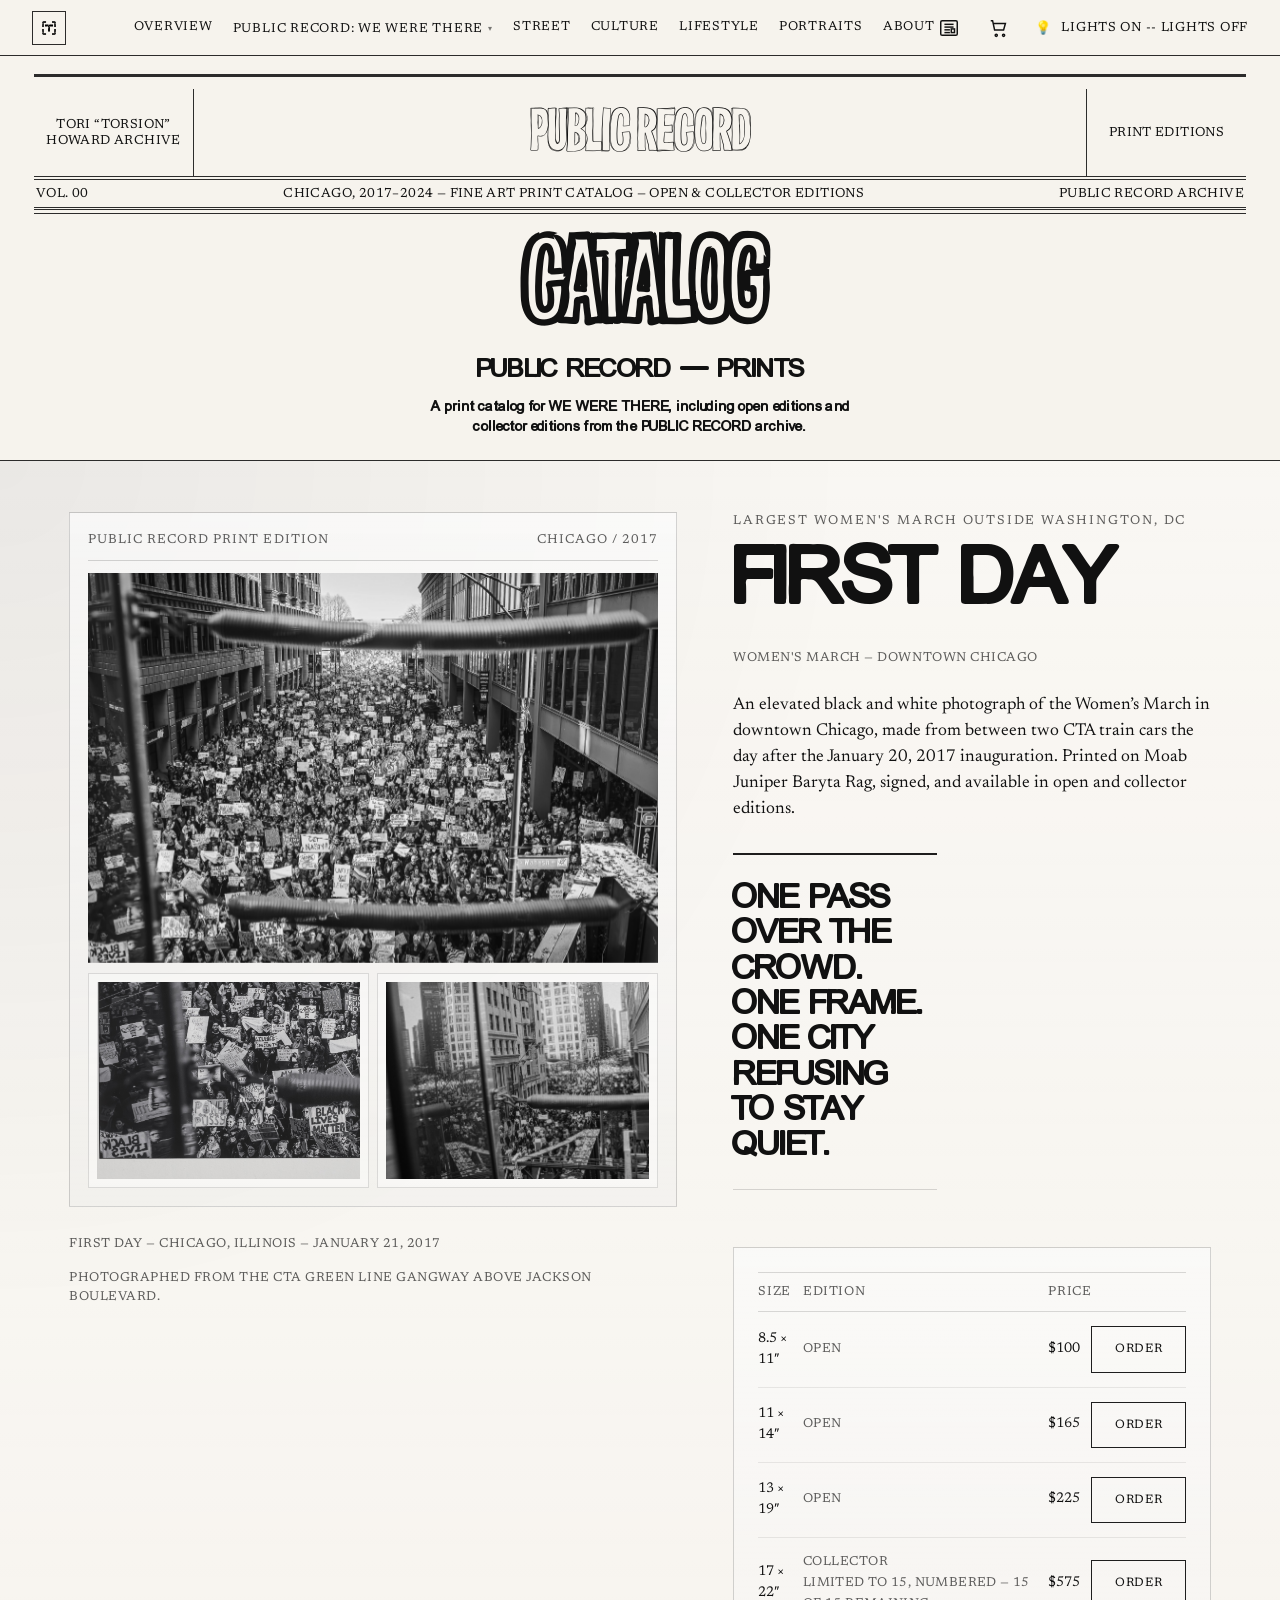
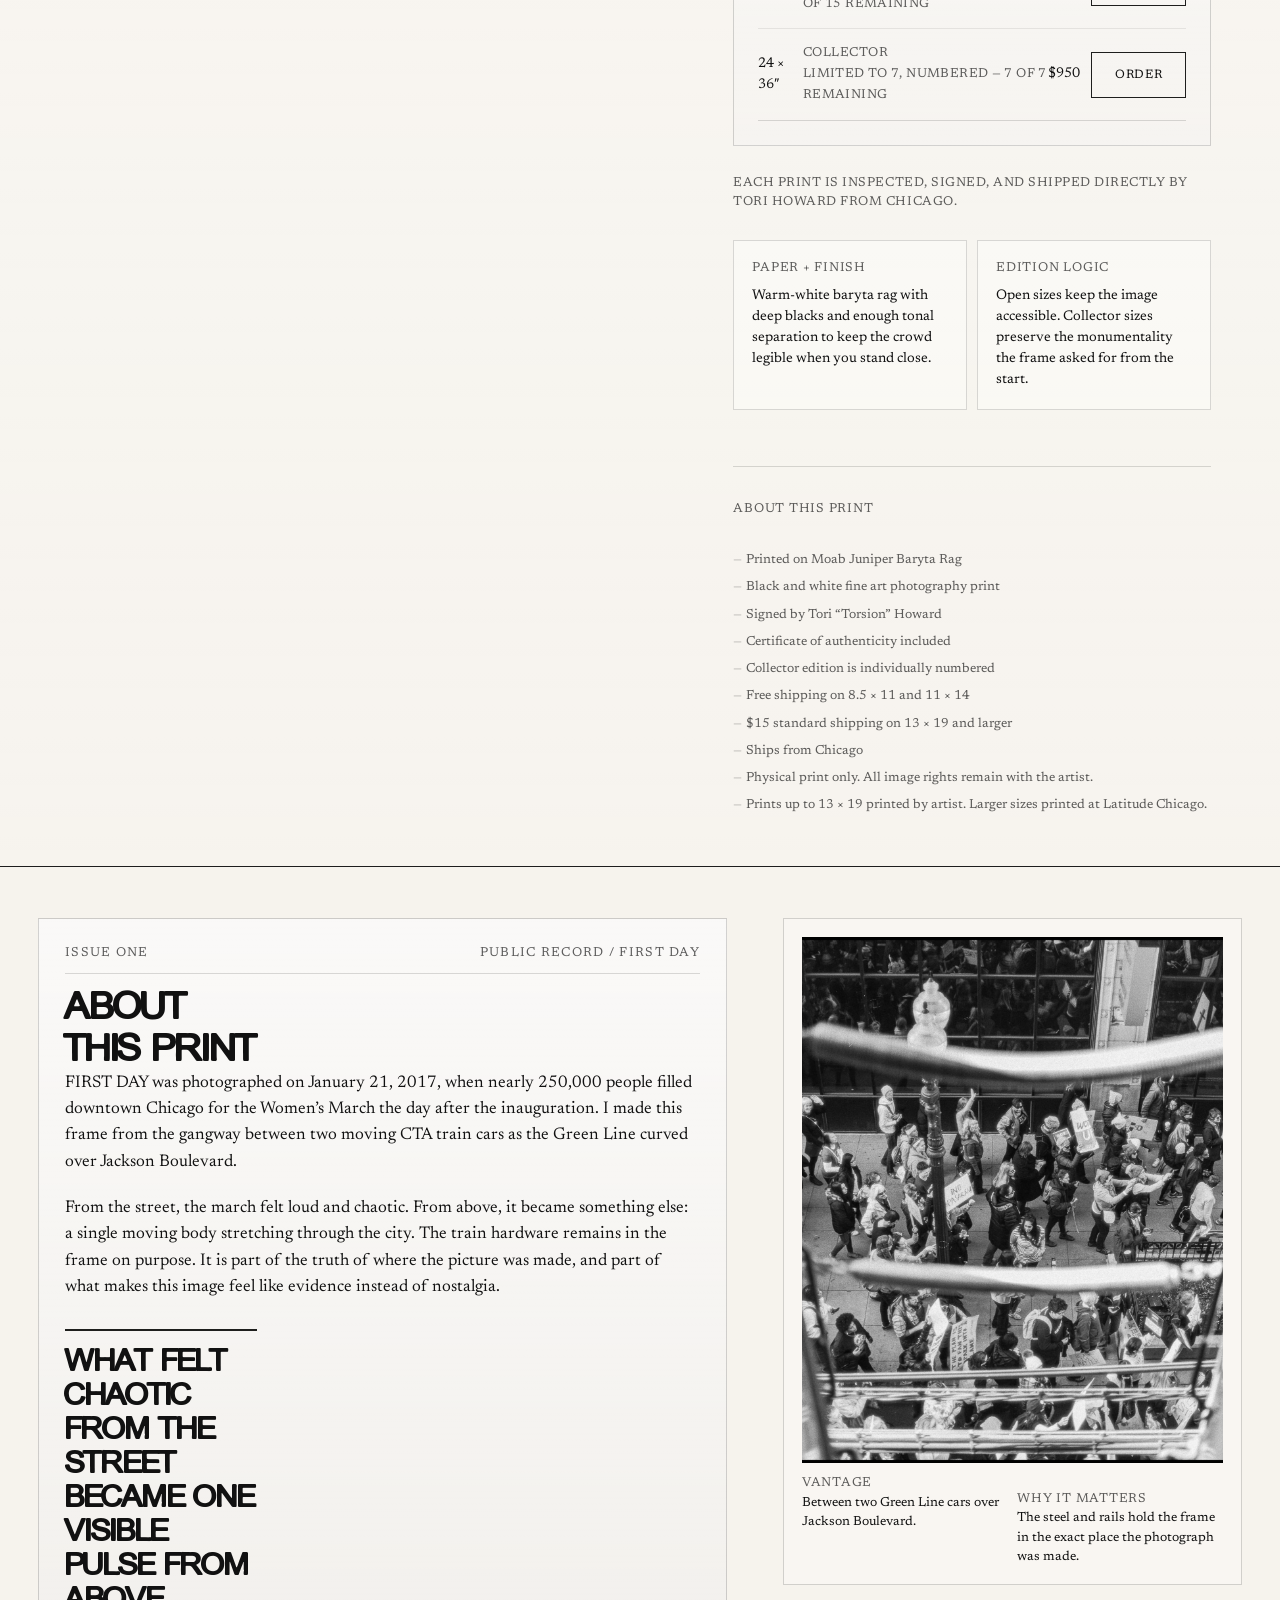
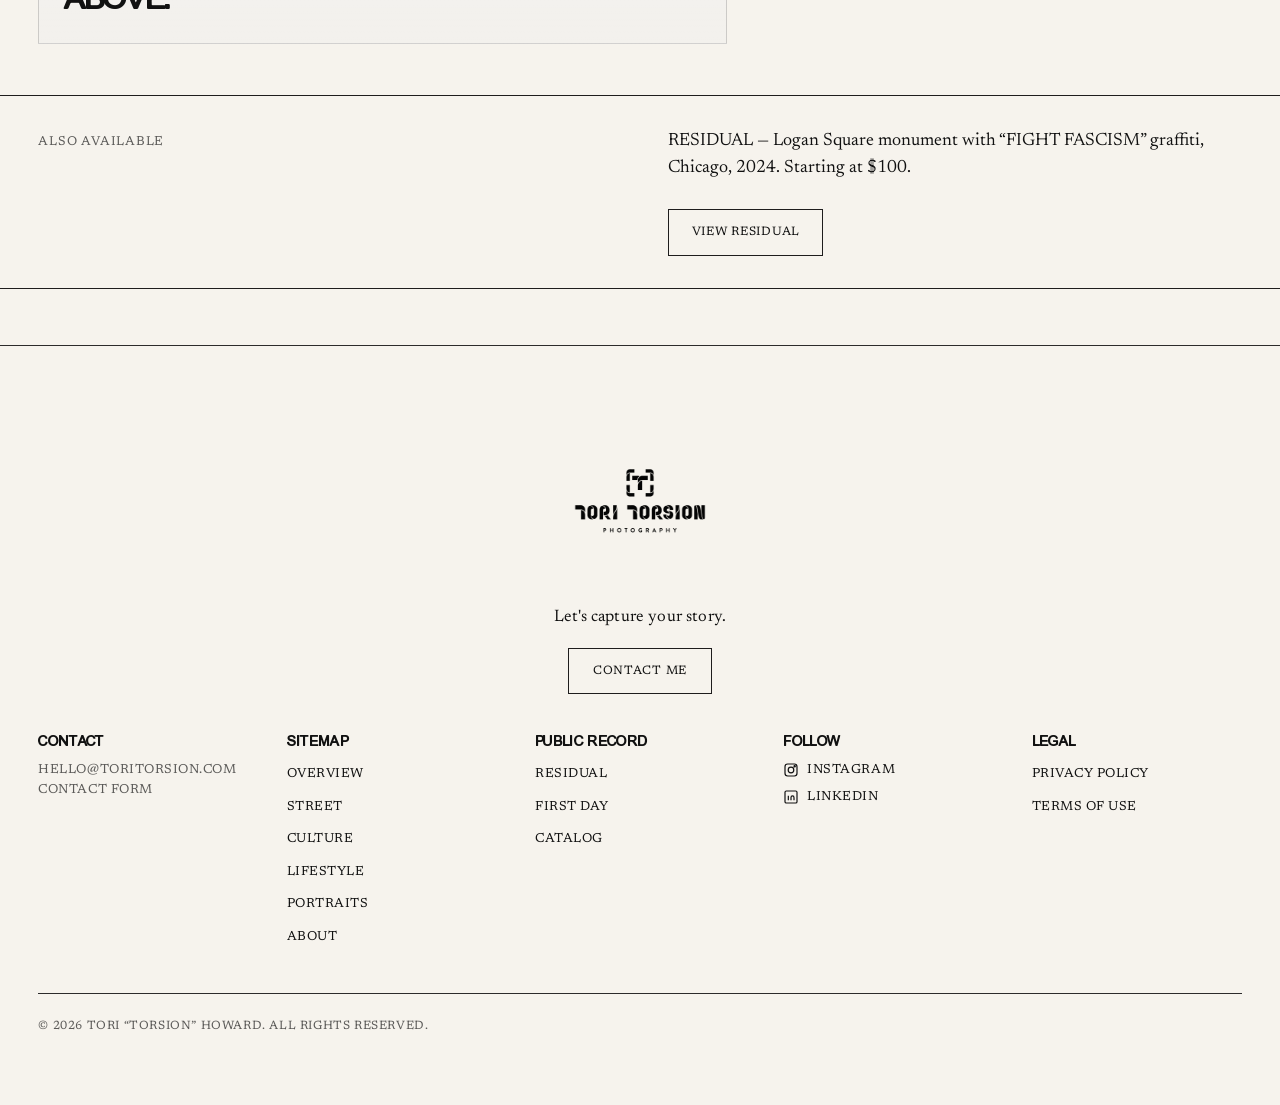
==== catalog/index.html @ dfffdab4 "Full site — all pages, assets, fonts, images, generated titles Co-Authored-By: Claude Sonnet 4.6 <no" ====
<!DOCTYPE html>
<html lang="en">
<head>
  <meta charset="UTF-8">
  <meta name="viewport" content="width=device-width, initial-scale=1.0">
  <title>Catalog | Public Record</title>
  <meta http-equiv="refresh" content="0; url=../first-day-print/">
  <link rel="canonical" href="../first-day-print/">
</head>
<body>
  <p>Redirecting to the catalog...</p>
  <script>
    window.location.replace("../first-day-print/");
  </script>
</body>
</html>
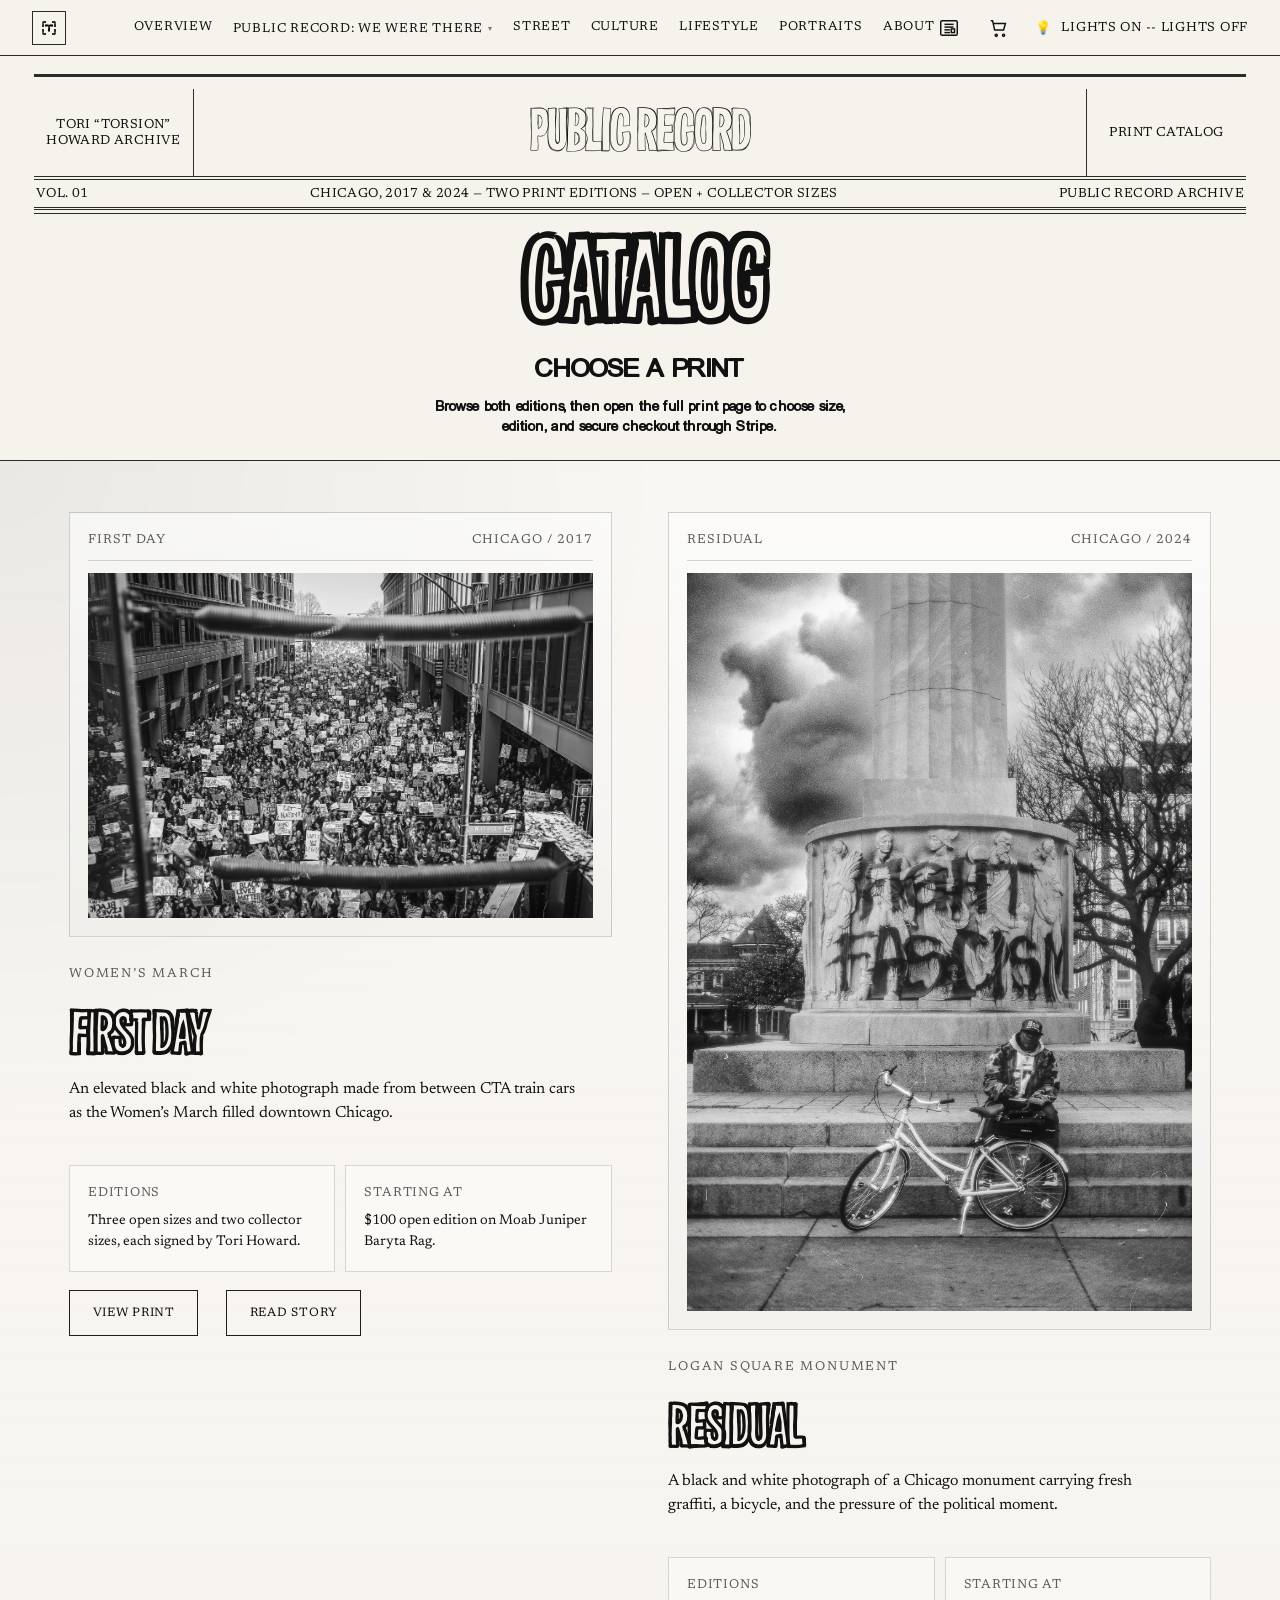
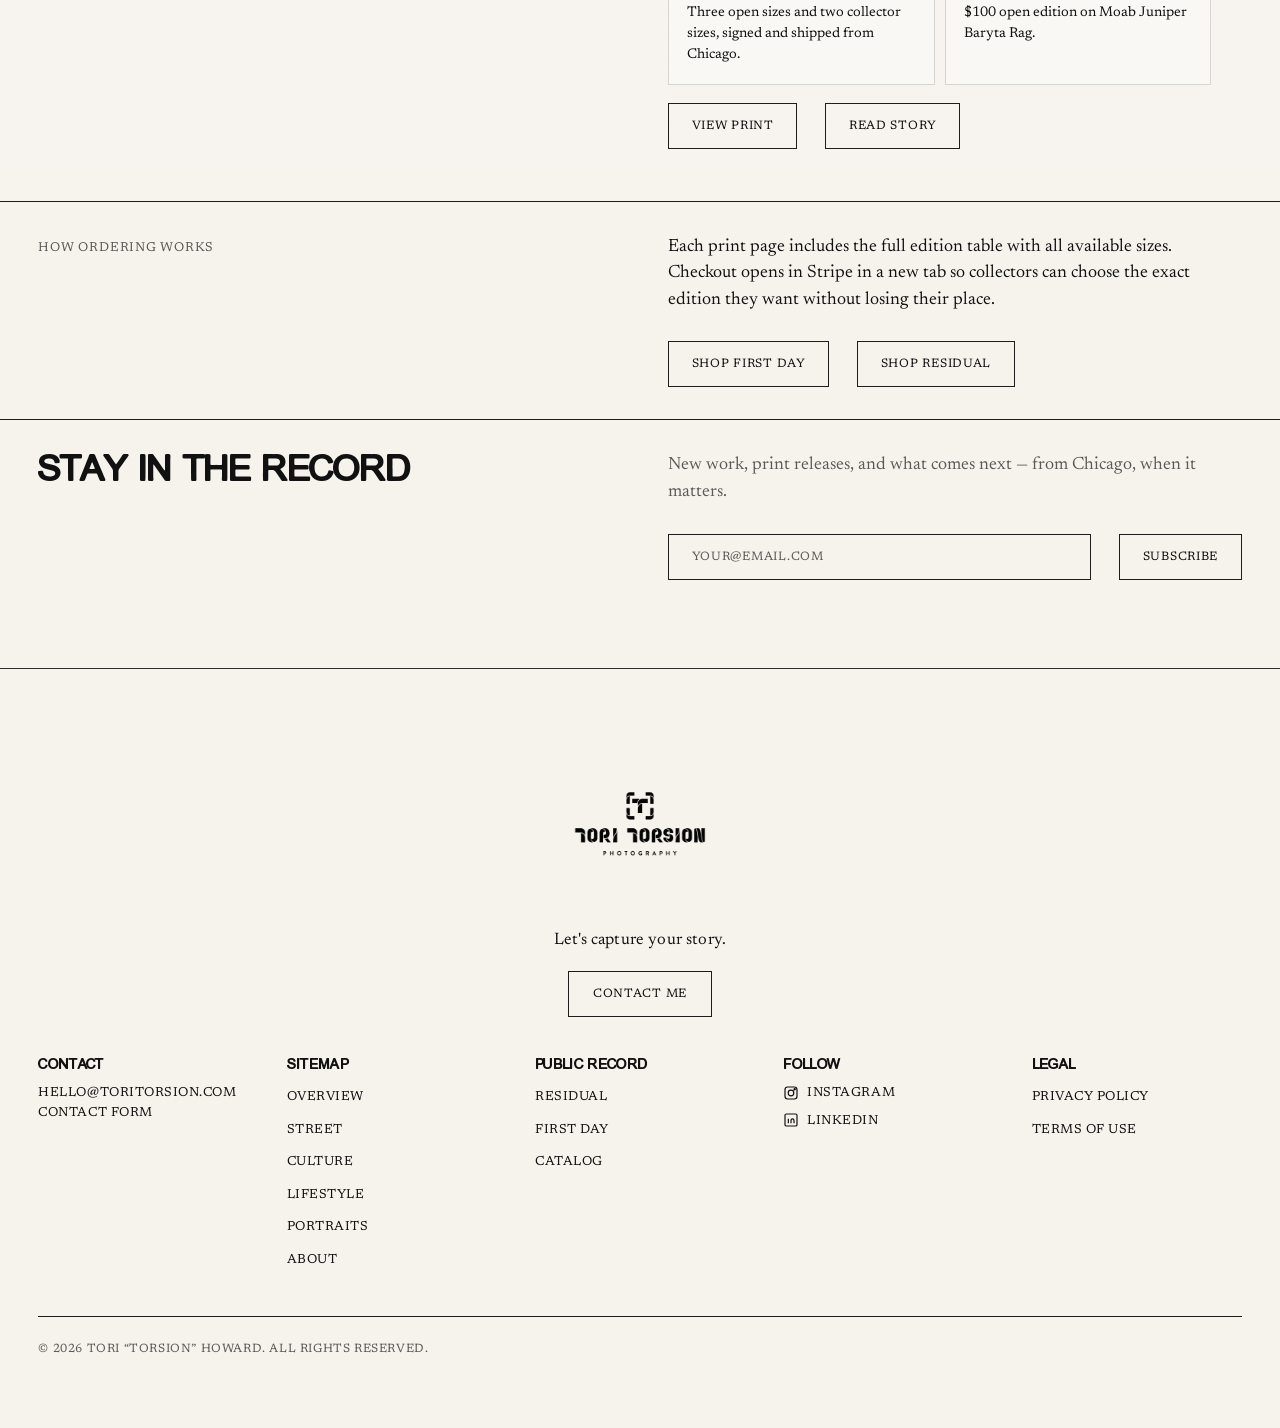
==== commit 365e5794: "Update print pages, footer, and title treatments" ====
--- a/catalog/index.html
+++ b/catalog/index.html
@@ -4,13 +4,218 @@
   <meta charset="UTF-8">
   <meta name="viewport" content="width=device-width, initial-scale=1.0">
   <title>Catalog | Public Record</title>
-  <meta http-equiv="refresh" content="0; url=../first-day-print/">
-  <link rel="canonical" href="../first-day-print/">
+  <meta name="description" content="Browse the Public Record print catalog by Tori Howard, including First Day from the 2017 Women's March and Residual from Logan Square in 2024.">
+  <link rel="stylesheet" href="../assets/css/type-system.css">
+  <link rel="stylesheet" href="../assets/css/main.css">
 </head>
-<body>
-  <p>Redirecting to the catalog...</p>
-  <script>
-    window.location.replace("../first-day-print/");
-  </script>
+<body class="pr-print-page">
+
+  <nav class="pr-nav site-utility-bar" aria-label="Site utility navigation">
+    <div class="site-utility-left">
+      <a href="/overview/" class="site-utility-logo" aria-label="Overview" title="Overview">
+        <span aria-hidden="true">◉</span>
+      </a>
+    </div>
+    <div class="site-utility-center pr-nav__links">
+      <a class="site-utility-link nav-meta" href="/overview/">OVERVIEW</a>
+      <div class="pr-nav__dropdown">
+        <button class="pr-nav__dropdown-trigger site-utility-link nav-meta" aria-expanded="false" aria-haspopup="true">PUBLIC RECORD: WE WERE THERE</button>
+        <div class="pr-nav__dropdown-menu" role="menu">
+          <div class="pr-nav__dropdown-section">
+            <span class="pr-nav__dropdown-section-label">We Were There</span>
+            <ul class="pr-nav__dropdown-items">
+              <li><a class="nav-meta" href="/residual/">Residual</a></li>
+              <li><a class="nav-meta" href="/first-day/">First Day</a></li>
+              <li><a class="nav-meta" href="/catalog/">Catalog</a></li>
+            </ul>
+          </div>
+        </div>
+      </div>
+      <a class="site-utility-link nav-meta" href="/street/">STREET</a>
+      <a class="site-utility-link nav-meta" href="/culture/">CULTURE</a>
+      <a class="site-utility-link nav-meta" href="/lifestyle/">LIFESTYLE</a>
+      <a class="site-utility-link nav-meta" href="/portraits/">PORTRAITS</a>
+      <a class="site-utility-link nav-meta" href="/about/">ABOUT</a>
+    </div>
+    <div class="site-utility-right">
+      <a class="site-utility-icon-link nav-meta" href="https://instagram.com/toritorsion" target="_blank" rel="noopener" aria-label="Instagram" title="Instagram">
+        <svg class="site-utility-icon-svg" viewBox="0 0 24 24" aria-hidden="true">
+          <rect x="3" y="4" width="18" height="16" rx="1.5"></rect>
+          <line x1="7" y1="8" x2="17" y2="8"></line>
+          <line x1="7" y1="11" x2="17" y2="11"></line>
+          <line x1="7" y1="14" x2="13" y2="14"></line>
+          <line x1="7" y1="17" x2="13" y2="17"></line>
+          <rect x="14.5" y="13" width="3.5" height="4"></rect>
+        </svg>
+      </a>
+      <a class="site-utility-icon-link nav-meta" href="/catalog/" aria-label="Print catalog" title="Print catalog">
+        <svg class="site-utility-icon-svg" viewBox="0 0 24 24" aria-hidden="true">
+          <circle cx="9" cy="20" r="1.2"></circle>
+          <circle cx="17" cy="20" r="1.2"></circle>
+          <path d="M3 4h2l2.2 10.2h9.8l2-7.2H6.2"></path>
+        </svg>
+      </a>
+      <button class="site-utility-mode-toggle nav-meta" id="mode-toggle" aria-label="Toggle lights mode" title="Toggle lights mode"><span aria-hidden="true">💡</span><span>LIGHTS ON -- LIGHTS OFF</span></button>
+    </div>
+  </nav>
+
+  <main>
+    <header class="page-masthead">
+      <div class="page-masthead__inner">
+        <div class="page-masthead__top-rule"></div>
+
+        <div class="page-masthead__row">
+          <div class="page-masthead__box page-masthead__box--left">
+            <div class="page-masthead__box-text">TORI &ldquo;TORSION&rdquo; HOWARD ARCHIVE</div>
+          </div>
+
+          <div class="page-masthead__center">
+            <div class="page-masthead__center-title">PUBLIC RECORD</div>
+          </div>
+
+          <div class="page-masthead__box page-masthead__box--right">
+            <div class="page-masthead__box-text">PRINT CATALOG</div>
+          </div>
+        </div>
+
+        <div class="page-masthead__thin-rule"></div>
+
+        <div class="page-masthead__edition-line">
+          <div class="page-masthead__edition-left">VOL. 01</div>
+          <div class="page-masthead__edition-center">CHICAGO, 2017 &amp; 2024 &mdash; TWO PRINT EDITIONS &mdash; OPEN + COLLECTOR SIZES</div>
+          <div class="page-masthead__edition-right">PUBLIC RECORD ARCHIVE</div>
+        </div>
+
+        <div class="page-masthead__double-rule"></div>
+
+        <div class="page-masthead__stack">
+          <h1 class="page-masthead__headline">CATALOG</h1>
+          <p class="page-masthead__secondary">CHOOSE A PRINT</p>
+          <p class="page-masthead__dek">
+            Browse both editions, then open the full print page to choose size, edition, and secure checkout through Stripe.
+          </p>
+        </div>
+
+        <div class="page-masthead__bottom-space"></div>
+      </div>
+    </header>
+
+    <section class="page-separator-image pr-section">
+      <div class="pr-container--wide">
+        <div class="pr-catalog-grid">
+          <article class="pr-catalog-card">
+            <div class="pr-product__image-frame">
+              <div class="pr-print-meta-strip">
+                <span>First Day</span>
+                <span>Chicago / 2017</span>
+              </div>
+              <img
+                src="../assets/images/heroes/womens-march-chicago-first-day.jpg"
+                alt="FIRST DAY — Women's March, Chicago, January 21, 2017. Fine art print by Tori Howard."
+                loading="eager"
+              >
+            </div>
+            <div class="pr-catalog-card__body">
+              <p class="pr-print-kicker">Women&rsquo;s March</p>
+              <h2 class="pr-catalog-card__title">First Day</h2>
+              <p class="pr-catalog-card__dek">An elevated black and white photograph made from between CTA train cars as the Women&rsquo;s March filled downtown Chicago.</p>
+              <div class="pr-print-card-grid">
+                <div class="pr-print-card">
+                  <span class="t-label">Editions</span>
+                  <p>Three open sizes and two collector sizes, each signed by Tori Howard.</p>
+                </div>
+                <div class="pr-print-card">
+                  <span class="t-label">Starting At</span>
+                  <p>$100 open edition on Moab Juniper Baryta Rag.</p>
+                </div>
+              </div>
+              <div class="pr-btn--group pr-catalog-card__actions">
+                <a href="../first-day-print/" class="pr-btn">View Print</a>
+                <a href="../first-day/" class="pr-btn">Read Story</a>
+              </div>
+            </div>
+          </article>
+
+          <article class="pr-catalog-card">
+            <div class="pr-product__image-frame">
+              <div class="pr-print-meta-strip">
+                <span>Residual</span>
+                <span>Chicago / 2024</span>
+              </div>
+              <img
+                src="../assets/images/heroes/residual-fight-fascism-logan-square.jpg"
+                alt="RESIDUAL — Fight Fascism on the Illinois Centennial Monument, Logan Square, Chicago, 2024. Fine art print by Tori Howard."
+                loading="eager"
+              >
+            </div>
+            <div class="pr-catalog-card__body">
+              <p class="pr-print-kicker">Logan Square Monument</p>
+              <h2 class="pr-catalog-card__title">Residual</h2>
+              <p class="pr-catalog-card__dek">A black and white photograph of a Chicago monument carrying fresh graffiti, a bicycle, and the pressure of the political moment.</p>
+              <div class="pr-print-card-grid">
+                <div class="pr-print-card">
+                  <span class="t-label">Editions</span>
+                  <p>Three open sizes and two collector sizes, signed and shipped from Chicago.</p>
+                </div>
+                <div class="pr-print-card">
+                  <span class="t-label">Starting At</span>
+                  <p>$100 open edition on Moab Juniper Baryta Rag.</p>
+                </div>
+              </div>
+              <div class="pr-btn--group pr-catalog-card__actions">
+                <a href="../residual-print/" class="pr-btn">View Print</a>
+                <a href="../residual/" class="pr-btn">Read Story</a>
+              </div>
+            </div>
+          </article>
+        </div>
+      </div>
+    </section>
+
+    <div class="pr-rule"></div>
+
+    <section class="pr-section--sm">
+      <div class="pr-container">
+        <div class="pr-spread">
+          <div>
+            <span class="t-label">How Ordering Works</span>
+          </div>
+          <div>
+            <p class="u-mb-gap">Each print page includes the full edition table with all available sizes. Checkout opens in Stripe in a new tab so collectors can choose the exact edition they want without losing their place.</p>
+            <div class="pr-btn--group">
+              <a href="../first-day-print/" class="pr-btn">Shop First Day</a>
+              <a href="../residual-print/" class="pr-btn">Shop Residual</a>
+            </div>
+          </div>
+        </div>
+      </div>
+    </section>
+  </main>
+
+  <footer class="pr-footer">
+    <div class="pr-container">
+      <div class="pr-footer__inner">
+        <div>
+          <div class="pr-footer__pub">Public Record</div>
+          <div class="pr-footer__meta u-mt-gap">
+            <p>A documentary print publication</p>
+            <p>by Tori &ldquo;Torsion&rdquo; Howard</p>
+            <p>Chicago, Illinois</p>
+          </div>
+        </div>
+        <div class="pr-footer__meta" style="text-align: right;">
+          <p><a href="../first-day/">First Day</a></p>
+          <p><a href="../residual/">Residual</a></p>
+          <p><a href="../catalog/">Catalog</a></p>
+        </div>
+        <div class="pr-footer__meta" style="max-width: 260px;">
+          <p>Checkout is handled securely through Stripe. All image rights remain with the artist. Physical prints only.</p>
+        </div>
+      </div>
+    </div>
+  </footer>
+
+  <script src="../assets/js/main.js"></script>
+  <script src="../assets/js/mode.js"></script>
 </body>
 </html>
--- a/assets/css/type-system.css
+++ b/assets/css/type-system.css
@@ -0,0 +1,226 @@
+/* PUBLIC RECORD — TYPE SYSTEM
+   Main title: Madhoney
+   Supporting display: BootzyTM
+   Body/metadata: Newsreader
+   Backup serif: PT Serif
+*/
+
+@font-face {
+  font-family: "Madhoney";
+  src: url("../fonts_typography/madhoney.otf") format("opentype");
+  font-weight: 400;
+  font-style: normal;
+  font-display: swap;
+}
+
+@font-face {
+  font-family: "BootzyTM";
+  src: url("../fonts_typography/BootzyTM.ttf") format("truetype");
+  font-weight: 700;
+  font-style: normal;
+  font-display: swap;
+}
+
+@font-face {
+  font-family: "Newsreader";
+  src: url("../fonts_typography/Newsreader-VariableFont_opsz,wght.ttf") format("truetype");
+  font-weight: 300 800;
+  font-style: normal;
+  font-display: swap;
+}
+
+@font-face {
+  font-family: "Newsreader";
+  src: url("../fonts_typography/Newsreader-Italic-VariableFont_opsz,wght.ttf") format("truetype");
+  font-weight: 300 800;
+  font-style: italic;
+  font-display: swap;
+}
+
+:root {
+  --font-title-main: "Madhoney", "BootzyTM", Impact, Haettenschweiler, "Arial Narrow Bold", sans-serif;
+  --font-headline: "BootzyTM", Impact, Haettenschweiler, "Arial Narrow Bold", sans-serif;
+  --font-body: "Newsreader", "PT Serif", Georgia, serif;
+
+  --type-h1: clamp(42px, 7vw, 84px);
+  --type-h2: clamp(26px, 4vw, 44px);
+  --type-h3: clamp(20px, 2.4vw, 28px);
+  --type-body: clamp(17px, 1.45vw, 20px);
+  --type-small: 0.84rem;
+  --type-meta: 0.78rem;
+
+  --leading-headline: 0.92;
+  --leading-body: 1.48;
+  --leading-caption: 1.38;
+
+  --tracking-headline: 0.01em;
+  --tracking-meta: 0.04em;
+
+  --measure-copy: 70ch;
+  --measure-narrow: 52ch;
+}
+
+/* Global body copy */
+
+body {
+  font-family: var(--font-body);
+  font-size: var(--type-body);
+  line-height: var(--leading-body);
+  text-rendering: optimizeLegibility;
+  font-kerning: normal;
+  -webkit-font-smoothing: antialiased;
+  -moz-osx-font-smoothing: grayscale;
+}
+
+p,
+li,
+blockquote,
+figcaption,
+dd {
+  max-width: var(--measure-copy);
+}
+
+/* Headline system */
+
+h1,
+h2,
+h3,
+.pr-kicker,
+.pr-masthead,
+.pr-section-title,
+.pr-nav-title,
+.pr-pullquote {
+  font-family: var(--font-headline);
+  text-transform: uppercase;
+  letter-spacing: var(--tracking-headline);
+  line-height: var(--leading-headline);
+  font-weight: 700;
+  margin: 0;
+}
+
+h1,
+.pr-masthead {
+  font-size: var(--type-h1);
+}
+
+h2,
+.pr-section-title {
+  font-size: var(--type-h2);
+}
+
+h3,
+.pr-nav-title,
+.pr-pullquote {
+  font-size: var(--type-h3);
+}
+
+/* Body hierarchy */
+
+.pr-body,
+.pr-essay,
+.pr-product-copy,
+.pr-editorial-copy {
+  font-family: var(--font-body);
+  font-size: var(--type-body);
+  line-height: var(--leading-body);
+  max-width: var(--measure-copy);
+}
+
+.pr-essay p + p,
+.pr-editorial-copy p + p,
+.pr-body p + p {
+  margin-top: 1rem;
+}
+
+/* Captions and metadata */
+
+.pr-caption,
+.pr-meta,
+.pr-dateline,
+.pr-camera-note,
+.pr-location-note,
+small {
+  font-family: var(--font-body);
+  font-size: var(--type-small);
+  line-height: var(--leading-caption);
+  text-transform: uppercase;
+  letter-spacing: var(--tracking-meta);
+}
+
+.pr-meta,
+.pr-dateline,
+.pr-camera-note,
+.pr-location-note {
+  opacity: 0.72;
+}
+
+.pr-caption em,
+.pr-meta em {
+  font-style: italic;
+}
+
+/* Intro and pull text */
+
+.pr-deck,
+.pr-intro {
+  font-family: var(--font-body);
+  font-size: clamp(19px, 1.7vw, 24px);
+  line-height: 1.4;
+  max-width: 42ch;
+}
+
+.pr-pullquote-block {
+  max-width: var(--measure-narrow);
+}
+
+.pr-pullquote-block p,
+.pr-pullquote {
+  max-width: 20ch;
+}
+
+.pr-emphasis,
+em {
+  font-style: italic;
+}
+
+/* Navigation */
+
+.pr-nav,
+.pr-nav a {
+  font-family: var(--font-headline);
+  text-transform: uppercase;
+  letter-spacing: 0.04em;
+  line-height: 1;
+}
+
+/* Utility */
+
+.pr-text-measure {
+  max-width: var(--measure-copy);
+}
+
+.pr-text-narrow {
+  max-width: var(--measure-narrow);
+}
+
+@media (max-width: 767px) {
+  :root {
+    --type-body: 17px;
+    --measure-copy: 38ch;
+    --measure-narrow: 30ch;
+  }
+
+  .pr-deck,
+  .pr-intro {
+    max-width: 28ch;
+  }
+
+  .pr-caption,
+  .pr-meta,
+  .pr-dateline,
+  .pr-camera-note,
+  .pr-location-note,
+  small {
+    font-size: 0.76rem;
+  }
+}
--- a/assets/css/main.css
+++ b/assets/css/main.css
@@ -0,0 +1,3125 @@
+/* ============================================================
+   PUBLIC RECORD — WE WERE THERE
+   main.css — Full design system + layout
+   ============================================================ */
+
+/* Fonts: Madhoney (main mastheads), BootzyTM (support display), Newsreader (body/meta) */
+
+/* --- Design Tokens --- */
+:root {
+  --pr-bg: #f6f3ed;
+  --pr-text: #111;
+  --pr-muted: rgba(17,17,17,.68);
+  --pr-rule: rgba(0,0,0,.88);
+  --pr-rule-strong: rgba(17,17,17,.88);
+  --pr-paper: rgba(255,255,255,.42);
+  --pr-max: 1560px;
+  --pr-wide: 1820px;
+  --pr-copy: 820px;
+  --pr-gap: clamp(18px, 2.2vw, 34px);
+  --pr-gap-lg: clamp(34px, 4.4vw, 72px);
+  --pr-pad-y: clamp(26px, 4vw, 64px);
+  --pr-pad-x: clamp(18px, 3vw, 40px);
+  --pr-separator-contained-max: 1240px;
+  --pr-rule-w: 1px;
+
+  --texture-opacity-light: 0.06;
+  --texture-opacity-dark: 0.08;
+
+  /* Real fonts — defined in type-system.css as --font-headline and --font-body */
+  --font-title-main: "Madhoney", "BootzyTM", Impact, "Arial Narrow Bold", sans-serif;
+  --font-head: "BootzyTM", Impact, "Arial Narrow Bold", sans-serif;
+  --font-body: "Newsreader", "PT Serif", Georgia, serif;
+
+  --h1: clamp(42px, 7vw, 84px);
+  --h2: clamp(26px, 4vw, 44px);
+  --h3: clamp(20px, 2.8vw, 30px);
+  --body: clamp(17px, 1.4vw, 21px);
+  --caption: clamp(12px, 1vw, 14px);
+  --label: clamp(11px, 1vw, 14px);
+}
+
+/* --- Reset --- */
+*, *::before, *::after { box-sizing: border-box; margin: 0; padding: 0; }
+html { scroll-behavior: smooth; }
+body {
+  background-color: var(--pr-bg);
+  color: var(--pr-text);
+  font-family: var(--font-body);
+  font-size: var(--body);
+  line-height: 1.48;
+  -webkit-font-smoothing: antialiased;
+  -moz-osx-font-smoothing: grayscale;
+  overflow-x: hidden;
+}
+img { display: block; width: 100%; height: auto; }
+a { color: inherit; text-decoration: none; }
+button { cursor: pointer; font-family: inherit; }
+
+/* --- Paper Texture (global body overlay) --- */
+body::before {
+  content: '';
+  position: fixed;
+  inset: 0;
+  background-image: url('../images/textures/Japanese%20Washi%20Cream%202.png');
+  background-size: cover;
+  background-position: center;
+  background-repeat: no-repeat;
+  opacity: var(--texture-opacity-light);
+  pointer-events: none;
+  z-index: 9998;
+}
+
+/* --- Typography --- */
+.t-head { font-family: var(--font-head); letter-spacing: .01em; line-height: .92; text-transform: uppercase; }
+.t-body { font-family: var(--font-body); }
+.t-label {
+  font-family: var(--font-body);
+  font-size: var(--label);
+  text-transform: uppercase;
+  letter-spacing: .06em;
+  color: var(--pr-muted);
+}
+.t-caption {
+  font-family: var(--font-body);
+  font-size: var(--caption);
+  text-transform: uppercase;
+  letter-spacing: .04em;
+  color: var(--pr-muted);
+}
+
+.page-title-main {
+  font-family: var(--font-title-main);
+  font-size: clamp(78px, 13.5vw, 232px);
+  font-weight: 400;
+  line-height: .78;
+  text-transform: uppercase;
+  letter-spacing: -.045em;
+  margin: 0;
+  text-wrap: balance;
+}
+
+.page-title-meta {
+  font-family: var(--font-body);
+  font-size: clamp(12px, .98vw, 16px);
+  font-weight: 440;
+  text-transform: uppercase;
+  letter-spacing: .065em;
+  line-height: 1.3;
+  color: var(--pr-muted);
+  margin: 0;
+}
+
+.section-title-editorial {
+  font-family: var(--font-head);
+  letter-spacing: .006em;
+  line-height: .9;
+  text-transform: uppercase;
+}
+
+.section-dek {
+  font-family: var(--font-body);
+  font-size: clamp(15px, 1.18vw, 19px);
+  line-height: 1.55;
+  letter-spacing: .01em;
+}
+
+.nav-brand {
+  font-family: var(--font-head);
+}
+
+.nav-meta {
+  font-family: var(--font-body);
+}
+
+h1, .h1 { font-family: var(--font-head); font-size: var(--h1); letter-spacing: .01em; line-height: .92; text-transform: uppercase; }
+h2, .h2 { font-family: var(--font-head); font-size: var(--h2); letter-spacing: .01em; line-height: .94; text-transform: uppercase; }
+h3, .h3 { font-family: var(--font-head); font-size: var(--h3); letter-spacing: .01em; line-height: .96; text-transform: uppercase; }
+
+p { font-family: var(--font-body); max-width: var(--pr-copy); }
+p + p { margin-top: 1.2em; }
+
+strong { font-weight: 600; }
+em { font-style: italic; }
+
+/* --- Layout Containers --- */
+.pr-container {
+  width: 100%;
+  max-width: var(--pr-max);
+  margin-inline: auto;
+  padding-inline: var(--pr-pad-x);
+}
+
+.pr-container--wide {
+  width: 100%;
+  max-width: var(--pr-wide);
+  margin-inline: auto;
+  padding-inline: var(--pr-pad-x);
+}
+
+.pr-container--full {
+  width: 100%;
+  padding-inline: 0;
+}
+
+/* --- Rules --- */
+.pr-rule {
+  width: 100%;
+  height: var(--pr-rule-w);
+  background: var(--pr-rule);
+  border: none;
+  margin: 0;
+}
+
+.pr-rule--light {
+  background: rgba(0,0,0,.14);
+}
+
+/* --- Navigation --- */
+.pr-nav {
+  position: sticky;
+  top: 0;
+  z-index: 500;
+  background-color: var(--pr-bg);
+  border-bottom: 1px solid var(--pr-rule);
+}
+
+.pr-nav__inner {
+  display: flex;
+  align-items: center;
+  justify-content: space-between;
+  gap: var(--pr-gap);
+  padding-block: 14px;
+  max-width: var(--pr-wide);
+  margin-inline: auto;
+  padding-inline: var(--pr-pad-x);
+}
+
+.pr-nav__pub,
+.nav-brand {
+  font-family: var(--font-head);
+  font-size: clamp(13px, 1.2vw, 17px);
+  letter-spacing: .06em;
+  text-transform: uppercase;
+  flex-shrink: 0;
+}
+
+.pr-nav__links {
+  display: flex;
+  align-items: center;
+  gap: clamp(14px, 2.4vw, 40px);
+  list-style: none;
+}
+
+.pr-nav__links a,
+.nav-meta {
+  font-family: var(--font-body);
+  font-size: var(--label);
+  text-transform: uppercase;
+  letter-spacing: .06em;
+  color: var(--pr-text);
+  transition: opacity 160ms ease;
+}
+
+.pr-nav__links a:hover,
+.pr-nav__links a.active { opacity: .55; }
+
+/* =========================
+   SITEWIDE UTILITY BAR
+   ========================= */
+
+.site-utility-bar {
+  min-height: 56px;
+  padding: 0 32px;
+  display: grid;
+  grid-template-columns: 1fr auto 1fr;
+  align-items: center;
+  border-bottom: 1.5px solid var(--pr-rule-strong);
+}
+
+.site-utility-left,
+.site-utility-center,
+.site-utility-right {
+  display: flex;
+  align-items: center;
+}
+
+.site-utility-left {
+  justify-content: flex-start;
+}
+
+.site-utility-center {
+  justify-content: center;
+  gap: 20px;
+}
+
+.site-utility-right {
+  justify-content: flex-end;
+  gap: 22px;
+}
+
+.site-utility-link {
+  font-family: var(--font-body);
+  font-size: .76rem;
+  letter-spacing: .06em;
+  text-transform: uppercase;
+  line-height: 1;
+  white-space: nowrap;
+}
+
+.site-utility-logo {
+  width: 34px;
+  height: 34px;
+  display: inline-flex;
+  align-items: center;
+  justify-content: center;
+  border: 1px solid var(--pr-rule-strong);
+  background-image: url('../images/branding/tori-icon-black.png');
+  background-size: 68% 68%;
+  background-position: center;
+  background-repeat: no-repeat;
+  line-height: 1;
+}
+
+.site-utility-logo::before {
+  content: "";
+}
+
+.site-utility-logo span {
+  display: none;
+}
+
+.site-utility-icon-link {
+  width: 28px;
+  height: 28px;
+  display: inline-flex;
+  align-items: center;
+  justify-content: center;
+}
+
+.site-utility-icon-svg {
+  width: 22px;
+  height: 22px;
+  stroke: currentColor;
+  fill: none;
+  stroke-width: 1.6;
+}
+
+.site-utility-mode-toggle {
+  display: inline-flex;
+  align-items: center;
+  gap: 10px;
+  background: none;
+  border: none;
+  padding: 2px 0;
+  color: inherit;
+  font-family: var(--font-body);
+  font-size: .82rem;
+  letter-spacing: .055em;
+  text-transform: uppercase;
+  white-space: nowrap;
+}
+
+/* =========================
+   NEWSPAPER MASTHEAD BLOCK
+   ========================= */
+
+.page-masthead {
+  padding-top: 18px;
+  padding-bottom: 0;
+  padding-left: 34px;
+  padding-right: 34px;
+}
+
+.page-masthead__inner {
+  max-width: 1480px;
+  margin: 0 auto;
+}
+
+/* 1. TOP THICK RULE */
+.page-masthead__top-rule {
+  height: 3px;
+  background: var(--pr-rule-strong);
+  margin-bottom: 12px;
+}
+
+/* 2. THREE-COLUMN ROW */
+.page-masthead__row {
+  display: grid;
+  grid-template-columns: 160px 1fr 160px;
+  align-items: stretch;
+  min-height: 88px;
+  border-bottom: 1px solid var(--pr-rule-strong);
+}
+
+.page-masthead__box,
+.page-masthead__center {
+  display: flex;
+  align-items: center;
+  justify-content: center;
+  padding: 10px 12px;
+}
+
+.page-masthead__box--left {
+  border-right: 1px solid var(--pr-rule-strong);
+  text-align: center;
+}
+
+.page-masthead__center {
+  text-align: center;
+}
+
+.page-masthead__box--right {
+  border-left: 1px solid var(--pr-rule-strong);
+  text-align: center;
+}
+
+/* 3. THIN RULE */
+.page-masthead__thin-rule {
+  height: 1px;
+  background: var(--pr-rule-strong);
+  margin-top: 2px;
+  margin-bottom: 0;
+}
+
+/* 4. EDITION LINE */
+.page-masthead__edition-line {
+  min-height: 28px;
+  display: grid;
+  grid-template-columns: auto 1fr auto;
+  align-items: center;
+  column-gap: 18px;
+  padding: 4px 2px 4px 2px;
+  border-bottom: 1px solid var(--pr-rule-strong);
+  font-size: 0.82rem;
+  letter-spacing: 0.03em;
+  text-transform: uppercase;
+}
+
+/* 5. DOUBLE RULE */
+.page-masthead__double-rule {
+  position: relative;
+  height: 8px;
+  margin-bottom: 14px;
+}
+
+.page-masthead__double-rule::before,
+.page-masthead__double-rule::after {
+  content: "";
+  position: absolute;
+  left: 0;
+  right: 0;
+  height: 1px;
+  background: var(--pr-rule-strong);
+}
+
+.page-masthead__double-rule::before {
+  top: 1px;
+}
+
+.page-masthead__double-rule::after {
+  top: 5px;
+}
+
+/* 6. MAIN HEADLINE */
+.page-masthead__headline {
+  text-align: center;
+  margin: 0;
+  max-width: none;
+  margin-left: auto;
+  margin-right: auto;
+  line-height: 0.88;
+  letter-spacing: -0.045em;
+  font-size: clamp(72px, 10vw, 146px);
+}
+
+/* 7. SHORT NOTE */
+.page-masthead__dek {
+  margin: 0 auto;
+  max-width: 60ch;
+  text-align: center;
+  font-size: clamp(14px, 1.25vw, 19px);
+  line-height: 1.24;
+}
+
+/* 8. OPTIONAL SECONDARY META LINE */
+.page-masthead__subline {
+  margin-top: 12px;
+  text-align: center;
+  font-size: 0.88rem;
+  letter-spacing: 0.08em;
+  text-transform: uppercase;
+  opacity: 0.78;
+}
+
+/* 9. SPACE BEFORE IMAGE */
+.page-masthead__bottom-space {
+  height: 22px;
+}
+
+/* =========================
+   IMAGE STARTS IMMEDIATELY BELOW
+   ========================= */
+
+.page-separator-image {
+  margin-top: 0;
+  border-top: 1px solid var(--pr-rule-strong);
+}
+
+.page-separator-image img {
+  display: block;
+  width: 100%;
+  height: auto;
+}
+
+/* Constrain image/content below masthead on all pages */
+.page-separator-image {
+  padding-inline: clamp(14px, 2.4vw, 34px);
+}
+
+.page-separator-image > img,
+.page-separator-image > .pr-plate,
+.page-separator-image > .pr-container,
+.page-separator-image > .pr-container--wide,
+.page-separator-image > .pr-container--full,
+.page-separator-image > .pr-pair,
+.page-separator-image > .pr-pair__caption {
+  width: 100%;
+  max-width: var(--pr-separator-contained-max);
+  margin-inline: auto;
+}
+
+/* =========================
+   TYPOGRAPHIC ROLES
+   ========================= */
+
+.page-masthead__center-title {
+  font-size: clamp(40px, 5vw, 72px);
+  line-height: 0.95;
+  letter-spacing: -0.03em;
+  text-transform: uppercase;
+}
+
+.page-masthead__box-text {
+  font-size: 0.82rem;
+  line-height: 1.15;
+  letter-spacing: 0.03em;
+  text-transform: uppercase;
+}
+
+.page-masthead__edition-left,
+.page-masthead__edition-center,
+.page-masthead__edition-right {
+  white-space: nowrap;
+}
+
+.page-masthead__edition-left {
+  justify-self: start;
+}
+
+.page-masthead__edition-center {
+  justify-self: center;
+  text-align: center;
+}
+
+.page-masthead__edition-right {
+  justify-self: end;
+}
+
+.page-masthead__center-title {
+  font-family: var(--font-title-main);
+}
+
+.page-masthead__box-text,
+.page-masthead__edition-line {
+  font-family: var(--font-body);
+}
+
+.page-masthead__headline {
+  font-family: var(--font-title-main);
+  text-transform: uppercase;
+  display: none;
+}
+
+.page-masthead__dek,
+.page-masthead__subline {
+  font-family: var(--font-head);
+}
+
+.page-masthead__dek {
+  font-size: clamp(14px, 1.25vw, 19px);
+  line-height: 1.24;
+  letter-spacing: 0.01em;
+  text-transform: none;
+}
+
+.page-masthead__stack {
+  width: min(100%, 1120px);
+  margin-inline: auto;
+  display: grid;
+  justify-items: center;
+  text-align: center;
+  gap: clamp(8px, 1.05vw, 14px);
+}
+
+.page-masthead__stack .page-masthead__headline {
+  display: block;
+}
+
+.page-masthead__secondary {
+  margin: 0;
+  font-family: var(--font-head);
+  font-size: clamp(20px, 2.3vw, 34px);
+  line-height: 0.96;
+  letter-spacing: 0.01em;
+  text-transform: uppercase;
+  text-align: center;
+}
+
+.page-masthead__secondary--madhoney {
+  font-family: var(--font-title-main);
+  color: #111;
+}
+
+/* =========================
+   RESPONSIVE
+   ========================= */
+
+@media (max-width: 1024px) {
+  .page-masthead__row {
+    grid-template-columns: 120px 1fr 120px;
+    min-height: 78px;
+  }
+
+  .page-masthead__headline {
+    font-size: clamp(58px, 9vw, 110px);
+    max-width: 12ch;
+  }
+
+  .page-masthead__dek {
+    max-width: 62ch;
+    font-size: clamp(13px, 1.18vw, 17px);
+  }
+
+  .page-masthead__secondary {
+    font-size: clamp(18px, 2vw, 28px);
+  }
+}
+
+@media (max-width: 767px) {
+  .site-utility-bar {
+    min-height: 52px;
+    padding: 0 16px;
+    grid-template-columns: auto 1fr auto;
+  }
+
+  .site-utility-center {
+    gap: 10px;
+  }
+
+  .site-utility-right {
+    gap: 14px;
+  }
+
+  .page-masthead {
+    padding-top: 14px;
+    padding-left: 16px;
+    padding-right: 16px;
+  }
+
+  .page-masthead__row {
+    grid-template-columns: 84px 1fr 84px;
+    min-height: 64px;
+  }
+
+  .page-masthead__box,
+  .page-masthead__center {
+    padding: 8px 6px;
+  }
+
+  .page-masthead__box-text {
+    font-size: 0.66rem;
+    line-height: 1.05;
+  }
+
+  .page-masthead__center-title {
+    font-size: clamp(22px, 5vw, 34px);
+    line-height: 0.95;
+  }
+
+  .page-masthead__edition-line {
+    min-height: 24px;
+    grid-template-columns: 1fr;
+    row-gap: 2px;
+    text-align: center;
+    padding: 4px 0;
+  }
+
+  .page-masthead__edition-left,
+  .page-masthead__edition-center,
+  .page-masthead__edition-right {
+    justify-self: center;
+    white-space: normal;
+  }
+
+  .page-masthead__headline {
+    font-size: clamp(46px, 13vw, 74px);
+    max-width: 10ch;
+    letter-spacing: -0.05em;
+  }
+
+  .page-masthead__dek {
+    margin-top: 0;
+    max-width: 40ch;
+    font-size: 0.95rem;
+    line-height: 1.22;
+  }
+
+  .page-masthead__stack {
+    width: min(100%, 94vw);
+    gap: 8px;
+  }
+
+  .page-masthead__secondary {
+    font-size: clamp(16px, 5.2vw, 24px);
+    line-height: 0.98;
+  }
+
+  .page-masthead__subline {
+    margin-top: 8px;
+    font-size: 0.72rem;
+    letter-spacing: 0.06em;
+  }
+
+  .page-masthead__bottom-space {
+    height: 16px;
+  }
+
+  .site-utility-mode-toggle {
+    font-size: 0;
+    gap: 0;
+    width: 28px;
+    height: 28px;
+    justify-content: center;
+  }
+
+  .site-utility-mode-toggle span:last-child {
+    display: none;
+  }
+}
+
+body.dark-mode .site-utility-logo {
+  background-image: url('../images/branding/tori-icon-reverse.png');
+  border-color: rgba(230,226,216,.42);
+}
+
+body.dark-mode .page-masthead__secondary--madhoney {
+  color: var(--pr-text);
+}
+
+/* --- Section spacing --- */
+.pr-section {
+  padding-block: var(--pr-pad-y);
+}
+
+.pr-section--flush {
+  padding-block: 0;
+}
+
+.pr-section--sm {
+  padding-block: clamp(14px, 2.5vw, 40px);
+}
+
+.pr-section--lg {
+  padding-block: clamp(48px, 7vw, 110px);
+}
+
+/* Film-grain section wash — full-width cover, no tiling, soft paper feel */
+.pr-section--grain {
+  position: relative;
+}
+.pr-section--grain::before {
+  content: '';
+  position: absolute;
+  inset: 0;
+  background-image: url('../images/textures/water-stain-01.jpg');
+  background-size: cover;
+  background-position: center;
+  background-repeat: no-repeat;
+  opacity: .18;
+  mix-blend-mode: multiply;
+  pointer-events: none;
+  z-index: 0;
+}
+.pr-section--grain > * {
+  position: relative;
+  z-index: 1;
+}
+
+/* ============================================================
+   MASTHEAD
+   ============================================================ */
+.pr-masthead {
+  padding-block: clamp(32px, 5vw, 72px);
+  position: relative;
+}
+
+.pr-masthead__pub {
+  font-family: var(--font-head);
+  font-size: clamp(11px, 1.1vw, 15px);
+  letter-spacing: .12em;
+  text-transform: uppercase;
+  color: var(--pr-muted);
+  display: block;
+  margin: 0;
+}
+
+.pr-masthead__title {
+  display: block;
+  margin: 0;
+}
+
+.pr-masthead__title--ransom {
+  margin-bottom: clamp(2px, .45vw, 6px);
+  line-height: 1;
+}
+
+.pr-masthead__title-img {
+  display: block;
+  width: min(100%, clamp(420px, 64vw, 1100px));
+  height: auto;
+}
+
+.pr-masthead__title--catalog .pr-masthead__title-img {
+  width: min(100%, clamp(380px, 56vw, 940px));
+}
+
+.pr-masthead__sub {
+  font-family: var(--font-body);
+  font-size: var(--caption);
+  text-transform: uppercase;
+  letter-spacing: .065em;
+  color: var(--pr-muted);
+}
+
+/* Page masthead (inner pages) */
+.pr-masthead--page {
+  padding-block: clamp(24px, 3.5vw, 52px);
+  min-height: clamp(250px, 34vh, 430px);
+  border-bottom: 1px solid var(--pr-rule);
+}
+
+.pr-masthead--page .pr-container {
+  min-height: 100%;
+  display: flex;
+  flex-direction: row;
+  justify-content: stretch;
+}
+
+.pr-masthead__plate {
+  width: 100%;
+  display: grid;
+  grid-template-rows: auto 1fr auto;
+  align-items: stretch;
+  justify-items: center;
+  gap: clamp(10px, 1.2vw, 18px);
+}
+
+.pr-masthead__title-block {
+  align-self: center;
+  display: grid;
+  justify-items: center;
+  gap: clamp(5px, .8vw, 12px);
+  text-align: center;
+}
+
+.pr-masthead--page .pr-masthead__pub {
+  align-self: start;
+  margin-top: 0;
+}
+
+.pr-masthead--page .pr-masthead__sub {
+  line-height: 1.22;
+  margin-top: 0;
+}
+
+.pr-masthead--page .page-title-main {
+  max-width: min(94vw, 1120px);
+}
+
+.pr-masthead--page .page-title-meta {
+  max-width: min(94vw, 980px);
+}
+
+.pr-masthead__note {
+  font-family: var(--font-body);
+  font-size: clamp(10px, .8vw, 12px);
+  text-transform: uppercase;
+  letter-spacing: .09em;
+  color: rgba(17,17,17,.56);
+  line-height: 1.35;
+  margin: 0;
+  align-self: end;
+}
+
+.pr-cover-masthead {
+  display: grid;
+  min-height: clamp(250px, 31vh, 390px);
+  grid-template-rows: auto 1fr auto auto 1fr auto;
+  align-items: stretch;
+}
+
+.pr-cover-masthead .pr-rule {
+  width: 100%;
+}
+
+.pr-cover-masthead .pr-nf-head {
+  align-self: center;
+}
+
+.pr-cover-masthead .pr-nf-dateline {
+  align-self: start;
+  margin-top: clamp(4px, .55vw, 8px);
+}
+
+.pr-cover-masthead .pr-nf-head,
+.pr-cover-masthead .pr-nf-dateline {
+  width: 100%;
+}
+
+@media (max-width: 767px) {
+  .pr-masthead--page {
+    min-height: clamp(220px, 27vh, 300px);
+    padding-block: clamp(18px, 3.2vw, 30px);
+  }
+
+  .pr-masthead__plate {
+    gap: clamp(8px, 1.8vw, 12px);
+  }
+
+  .pr-masthead__note {
+    text-align: center;
+  }
+
+  .pr-cover-masthead {
+    min-height: clamp(220px, 28vh, 300px);
+    grid-template-rows: auto auto auto auto;
+  }
+
+  .pr-cover-masthead .pr-nf-dateline {
+    margin-top: 0;
+  }
+}
+
+/* ============================================================
+   HERO PAIR (two-image spread)
+   ============================================================ */
+.pr-pair {
+  display: grid;
+  grid-template-columns: 1fr 1fr;
+  position: relative;
+}
+
+.pr-pair__item {
+  overflow: hidden;
+  position: relative;
+}
+
+.pr-pair__item img {
+  width: 100%;
+  height: 100%;
+  object-fit: cover;
+  display: block;
+}
+
+/* Single full-width product shot */
+.pr-pair--single {
+  grid-template-columns: 1fr;
+}
+
+.pr-pair--single::after {
+  display: none;
+}
+
+.pr-pair--single .pr-pair__item {
+  height: clamp(320px, 45vw, 640px);
+}
+
+/* Center gutter line (desktop) */
+.pr-pair::after {
+  content: '';
+  position: absolute;
+  top: 0;
+  bottom: 0;
+  left: 50%;
+  width: 1px;
+  background: rgba(17,17,17,.16);
+  transform: translateX(-50%);
+  pointer-events: none;
+}
+
+.pr-pair__caption {
+  display: grid;
+  grid-template-columns: 1fr 1fr;
+  gap: 0;
+}
+
+.pr-pair__caption-item {
+  padding-block: clamp(10px, 1.5vw, 20px);
+  padding-inline: var(--pr-pad-x);
+}
+
+.pr-pair__caption-item:first-child {
+  border-right: 1px solid rgba(0,0,0,.14);
+}
+
+/* ============================================================
+   FULL-WIDTH IMAGE PLATES
+   ============================================================ */
+.pr-plate {
+  width: 100%;
+  position: relative;
+  overflow: hidden;
+}
+
+/* Film grain on plate images */
+.pr-plate::after {
+  content: '';
+  position: absolute;
+  inset: 0;
+  background-image: url('../images/textures/film_grain_01.png');
+  background-size: 720px auto;
+  background-repeat: repeat;
+  opacity: .045;
+  mix-blend-mode: soft-light;
+  pointer-events: none;
+}
+
+.pr-plate img {
+  filter: contrast(1.01) saturate(.98);
+  display: block;
+  width: 100%;
+}
+
+.pr-plate--hero-short img {
+  max-height: min(62vh, 620px);
+  object-fit: cover;
+}
+
+.pr-plate--hero-banner img {
+  width: 100%;
+  height: clamp(190px, 22vw, 340px);
+  object-fit: cover;
+  object-position: 50% 47%;
+  display: block;
+}
+
+/* ============================================================
+   INSPECT — Interactive zoom (JS-driven scroll/click/drag)
+   ============================================================ */
+.pr-inspect {
+  overflow: hidden;
+  cursor: default;
+  user-select: none;
+  -webkit-user-select: none;
+}
+
+.pr-inspect img {
+  display: block;
+  width: 100%;
+  transform-origin: 0 0;
+  filter: contrast(1.01) saturate(.98);
+  will-change: transform;
+}
+
+/* Mobile: no zoom, allow pinch */
+@media (max-width: 767px) {
+  .pr-inspect {
+    cursor: default;
+    user-select: auto;
+    -webkit-user-select: auto;
+  }
+}
+
+/* ============================================================
+   IMAGE GRID (4-column contact sheet)
+   ============================================================ */
+.pr-grid {
+  display: grid;
+  grid-template-columns: repeat(4, 1fr);
+  gap: 2px;
+  overflow: visible;
+  max-height: none;
+}
+
+.pr-grid__item {
+  overflow: hidden;
+  aspect-ratio: 1 / 1;
+  background: rgba(0,0,0,.06);
+  position: relative;
+}
+
+.pr-grid__item img {
+  width: 100%;
+  height: 100%;
+  object-fit: cover;
+  filter: contrast(1.01) saturate(.98);
+  transition: transform 700ms ease;
+}
+
+.pr-grid__item:hover img {
+  transform: scale(1.04);
+}
+
+/* ============================================================
+   IMAGE PLACEHOLDER
+   ============================================================ */
+.image-placeholder {
+  background: rgba(17,17,17,.06);
+  border: 1px dashed rgba(17,17,17,.2);
+  display: flex;
+  align-items: center;
+  justify-content: center;
+  text-align: center;
+  font-family: var(--font-body);
+  font-size: .75rem;
+  text-transform: uppercase;
+  letter-spacing: .04em;
+  color: var(--pr-muted);
+  padding: var(--pr-gap);
+  min-height: 200px;
+}
+
+.pr-grid__item .image-placeholder {
+  width: 100%;
+  height: 100%;
+  min-height: unset;
+  aspect-ratio: unset;
+}
+
+/* ============================================================
+   EDITORIAL TEXT BLOCKS
+   ============================================================ */
+.pr-editorial {
+  max-width: var(--pr-copy);
+}
+
+.pr-editorial p {
+  font-size: clamp(17px, 1.3vw, 20px);
+  line-height: 1.54;
+}
+
+.pr-essay {
+  max-width: 72ch;
+}
+
+.pr-essay p {
+  font-size: clamp(17px, 1.25vw, 19px);
+  line-height: 1.58;
+}
+
+.pr-essay p + p {
+  margin-top: 1.3em;
+}
+
+/* Pull quote / transition text */
+.pr-transition {
+  font-family: var(--font-body);
+  font-size: clamp(16px, 1.5vw, 21px);
+  font-style: italic;
+  line-height: 1.42;
+  color: var(--pr-muted);
+  max-width: 68ch;
+}
+
+/* Photo note / sidebar note */
+.pr-note {
+  border-left: 2px solid rgba(0,0,0,.18);
+  padding-left: clamp(14px, 1.8vw, 24px);
+  max-width: 60ch;
+}
+
+.pr-note__label {
+  font-family: var(--font-head);
+  font-size: 11px;
+  letter-spacing: .1em;
+  text-transform: uppercase;
+  color: var(--pr-muted);
+  margin-bottom: 8px;
+  display: block;
+}
+
+.pr-note p {
+  font-size: clamp(13px, 1vw, 15px);
+  line-height: 1.52;
+  color: var(--pr-muted);
+  max-width: none;
+}
+
+/* ============================================================
+   BUTTONS
+   ============================================================ */
+.pr-btn {
+  display: inline-block;
+  background: transparent;
+  border: 1px solid var(--pr-rule);
+  color: var(--pr-text);
+  font-family: var(--font-body);
+  font-size: .76rem;
+  text-transform: uppercase;
+  letter-spacing: .06em;
+  padding: 1rem 1.4rem;
+  transition: background 200ms ease, color 200ms ease;
+  text-decoration: none;
+  border-radius: 0;
+  line-height: 1;
+  cursor: pointer;
+  -webkit-appearance: none;
+  appearance: none;
+}
+
+.pr-btn:hover {
+  background: #111;
+  color: #f6f3ed;
+}
+
+.pr-btn--group {
+  display: flex;
+  flex-wrap: wrap;
+  gap: var(--pr-gap);
+  align-items: center;
+}
+
+/* ============================================================
+   SPREAD LAYOUT (left/right editorial two-pager)
+   ============================================================ */
+.pr-spread {
+  display: grid;
+  grid-template-columns: 1fr 1fr;
+  gap: var(--pr-gap-lg);
+  align-items: start;
+}
+
+.pr-spread--60-40 { grid-template-columns: 1.5fr 1fr; }
+.pr-spread--40-60 { grid-template-columns: 1fr 1.5fr; }
+
+/* ============================================================
+   PRODUCT PAGE
+   ============================================================ */
+.pr-product {
+  display: grid;
+  grid-template-columns: 1fr 1fr;
+  gap: var(--pr-gap-lg);
+  align-items: start;
+}
+
+.pr-product--editorial {
+  grid-template-columns: minmax(0, 1.12fr) minmax(340px, .88fr);
+}
+
+.pr-product__image {
+  position: sticky;
+  top: 80px;
+}
+
+.pr-product__image-frame {
+  background:
+    linear-gradient(180deg, rgba(255,255,255,.7), rgba(255,255,255,.25)),
+    rgba(0,0,0,.03);
+  border: 1px solid rgba(0,0,0,.16);
+  padding: clamp(12px, 1.4vw, 18px);
+}
+
+.pr-print-kicker {
+  font-size: var(--caption);
+  text-transform: uppercase;
+  letter-spacing: .14em;
+  color: var(--pr-muted);
+  margin-bottom: 12px;
+}
+
+.pr-print-title {
+  font-size: clamp(54px, 7.2vw, 118px);
+  line-height: .78;
+  margin: 0;
+  font-family: var(--font-title-main);
+  text-transform: uppercase;
+  letter-spacing: -0.045em;
+  color: var(--pr-text);
+  -webkit-text-stroke: 5px var(--pr-bg);
+  paint-order: stroke fill;
+}
+
+.pr-print-title__line {
+  display: block;
+}
+
+.pr-print-title--single .pr-print-title__line {
+  line-height: .86;
+}
+
+.pr-print-dek {
+  max-width: 34rem;
+  font-size: clamp(16px, 1.35vw, 21px);
+  line-height: 1.5;
+  margin-top: clamp(18px, 2vw, 26px);
+}
+
+.pr-print-quote {
+  margin-top: clamp(24px, 2.4vw, 34px);
+  padding: clamp(18px, 2vw, 28px) 0;
+  border-top: 2px solid var(--pr-rule);
+  border-bottom: 1px solid rgba(0,0,0,.15);
+  font-family: var(--font-head);
+  font-size: clamp(24px, 3vw, 42px);
+  text-transform: uppercase;
+  line-height: .92;
+  max-width: 12ch;
+}
+
+.pr-print-quote--stacked {
+  max-width: 14ch;
+  text-align: left;
+}
+
+.pr-print-quote__line {
+  display: block;
+}
+
+.pr-print-meta-strip {
+  display: flex;
+  justify-content: space-between;
+  gap: var(--pr-gap);
+  padding-bottom: 10px;
+  margin-bottom: 12px;
+  border-bottom: 1px solid rgba(0,0,0,.16);
+  font-size: var(--caption);
+  text-transform: uppercase;
+  letter-spacing: .08em;
+  color: var(--pr-muted);
+}
+
+.pr-print-rail {
+  display: grid;
+  grid-template-columns: 1fr 1fr;
+  gap: 8px;
+  margin-top: 10px;
+}
+
+.pr-print-rail__item {
+  background: rgba(255,255,255,.36);
+  border: 1px solid rgba(0,0,0,.12);
+  padding: 8px;
+}
+
+.pr-print-rail__item img {
+  aspect-ratio: 4 / 3;
+  object-fit: cover;
+}
+
+.pr-size-table-wrap {
+  --pr-size-table-text: #000;
+  --pr-size-table-muted: #000;
+  margin-top: var(--pr-gap-lg);
+  padding: clamp(16px, 2vw, 24px);
+  border: 1px solid rgba(0,0,0,.16);
+  background:
+    linear-gradient(180deg, rgba(255,255,255,.62), rgba(255,255,255,.28)),
+    rgba(0,0,0,.02);
+}
+
+.pr-size-table {
+  width: 100%;
+  border-collapse: collapse;
+  font-family: var(--font-body);
+  font-size: clamp(14px, 1.1vw, 16px);
+  color: var(--pr-size-table-text);
+}
+
+.pr-size-table th {
+  font-size: var(--caption);
+  text-transform: uppercase;
+  letter-spacing: .05em;
+  color: var(--pr-size-table-text);
+  font-weight: 400;
+  text-align: left;
+  padding: 10px 0 10px;
+  border-bottom: 1px solid rgba(0,0,0,.14);
+}
+
+.pr-size-table td {
+  padding: 14px 0;
+  border-bottom: 1px solid rgba(0,0,0,.08);
+  vertical-align: middle;
+  color: var(--pr-size-table-text);
+}
+
+.pr-size-table tr:last-child td {
+  border-bottom: none;
+}
+
+.pr-size-table .collector-note {
+  font-size: var(--caption);
+  color: var(--pr-size-table-muted);
+  letter-spacing: .03em;
+}
+
+.pr-size-table td:last-child {
+  text-align: right;
+}
+
+.pr-size-table .t-caption,
+.pr-size-table a {
+  color: var(--pr-size-table-text);
+}
+
+.pr-size-table .pr-btn {
+  border-color: var(--pr-size-table-text);
+  color: var(--pr-size-table-text);
+}
+
+body.dark-mode .pr-size-table-wrap {
+  --pr-size-table-text: #f6f3ed;
+  --pr-size-table-muted: #f6f3ed;
+}
+
+.pr-catalog-grid {
+  display: grid;
+  grid-template-columns: repeat(2, minmax(0, 1fr));
+  gap: var(--pr-gap-lg);
+}
+
+.pr-catalog-card {
+  display: grid;
+  gap: var(--pr-gap);
+  align-content: start;
+}
+
+.pr-catalog-card__body {
+  display: grid;
+  gap: 12px;
+}
+
+.pr-catalog-card__title {
+  margin: 0;
+  font-size: clamp(42px, 5vw, 72px);
+  line-height: .88;
+  font-family: var(--font-title-main);
+  text-transform: uppercase;
+  letter-spacing: -0.04em;
+  color: var(--pr-text);
+  -webkit-text-stroke: 4px var(--pr-bg);
+  paint-order: stroke fill;
+}
+
+.pr-catalog-card__dek {
+  max-width: 32rem;
+  font-size: clamp(16px, 1.2vw, 19px);
+  line-height: 1.5;
+}
+
+.pr-catalog-card__actions {
+  margin-top: 6px;
+}
+
+/* Print info block */
+.pr-print-specs {
+  margin-top: var(--pr-gap-lg);
+  padding-top: var(--pr-gap);
+  border-top: 1px solid rgba(0,0,0,.14);
+}
+
+.pr-print-card-grid {
+  display: grid;
+  grid-template-columns: repeat(2, minmax(0, 1fr));
+  gap: 10px;
+  margin-top: var(--pr-gap);
+}
+
+.pr-print-card {
+  border: 1px solid rgba(0,0,0,.14);
+  background: rgba(255,255,255,.32);
+  padding: clamp(14px, 1.6vw, 18px);
+  min-height: 100%;
+}
+
+.pr-print-card .t-label {
+  display: block;
+  margin-bottom: 8px;
+}
+
+.pr-print-card p {
+  max-width: none;
+  font-size: clamp(14px, 1vw, 16px);
+  line-height: 1.5;
+}
+
+.pr-print-page .pr-masthead--page {
+  background:
+    linear-gradient(180deg, rgba(0,0,0,.02), transparent 78%),
+    rgba(255,255,255,.18);
+}
+
+.pr-print-page .pr-section:first-of-type {
+  background:
+    radial-gradient(circle at top left, rgba(0,0,0,.06), transparent 36%),
+    linear-gradient(180deg, rgba(255,255,255,.32), rgba(255,255,255,.08));
+}
+
+.pr-editorial-poster {
+  padding: clamp(18px, 2vw, 28px);
+  border: 1px solid rgba(0,0,0,.16);
+  background:
+    linear-gradient(180deg, rgba(255,255,255,.72), rgba(255,255,255,.28)),
+    rgba(0,0,0,.03);
+}
+
+.pr-editorial-poster__issue {
+  display: flex;
+  justify-content: space-between;
+  gap: 12px;
+  font-size: var(--caption);
+  letter-spacing: .1em;
+  text-transform: uppercase;
+  color: var(--pr-muted);
+  border-bottom: 1px solid rgba(0,0,0,.14);
+  padding-bottom: 10px;
+  margin-bottom: 14px;
+}
+
+.pr-editorial-poster__quote {
+  margin-top: var(--pr-gap);
+  padding-top: 14px;
+  border-top: 2px solid var(--pr-rule);
+  font-family: var(--font-head);
+  font-size: clamp(22px, 2.8vw, 38px);
+  line-height: .95;
+  text-transform: uppercase;
+  max-width: 12ch;
+}
+
+.pr-editorial-panel {
+  border: 1px solid rgba(0,0,0,.16);
+  background: rgba(255,255,255,.26);
+  padding: clamp(12px, 1.4vw, 18px);
+}
+
+.pr-editorial-panel img {
+  aspect-ratio: 4 / 5;
+  object-fit: cover;
+}
+
+.pr-editorial-panel__meta {
+  display: grid;
+  grid-template-columns: 1fr 1fr;
+  gap: 10px;
+  margin-top: 10px;
+  align-items: start;
+}
+
+.pr-editorial-panel__meta-item {
+  display: grid;
+  align-content: start;
+  gap: 6px;
+}
+
+.pr-editorial-panel__meta-item .t-label {
+  display: block;
+}
+
+.pr-editorial-panel__meta p {
+  max-width: none;
+  font-size: clamp(13px, .95vw, 15px);
+  margin: 0;
+}
+
+.pr-also-available__thumb {
+  width: min(100%, 360px);
+  margin-top: 16px;
+  border: 1px solid rgba(0,0,0,.16);
+  background: rgba(255,255,255,.26);
+  padding: 10px;
+}
+
+.pr-also-available__thumb img {
+  aspect-ratio: 4 / 5;
+  object-fit: cover;
+}
+
+.pr-also-available__content {
+  display: grid;
+  align-content: start;
+  gap: 14px;
+}
+
+.pr-print-specs__list {
+  list-style: none;
+  display: flex;
+  flex-direction: column;
+  gap: 8px;
+}
+
+.pr-print-specs__list li {
+  font-size: clamp(13px, 1vw, 15px);
+  font-family: var(--font-body);
+  color: var(--pr-muted);
+  padding-left: 1em;
+  position: relative;
+}
+
+.pr-print-specs__list li::before {
+  content: '—';
+  position: absolute;
+  left: 0;
+  color: rgba(17,17,17,.3);
+}
+
+/* ============================================================
+   FOOTER
+   ============================================================ */
+.pr-footer {
+  border-top: 1px solid var(--pr-rule-strong);
+  padding-block: clamp(32px, 5vw, 64px);
+  margin-top: var(--pr-gap-lg);
+}
+
+.pr-footer__inner {
+  display: flex;
+  justify-content: space-between;
+  align-items: flex-start;
+  gap: var(--pr-gap);
+  flex-wrap: wrap;
+}
+
+.pr-footer__pub {
+  font-family: var(--font-head);
+  font-size: clamp(18px, 2vw, 26px);
+  letter-spacing: .03em;
+  text-transform: uppercase;
+}
+
+.pr-footer__meta {
+  font-size: var(--caption);
+  text-transform: uppercase;
+  letter-spacing: .05em;
+  color: var(--pr-muted);
+  line-height: 1.7;
+}
+
+.pr-footer--enhanced {
+  padding-block: clamp(40px, 5.4vw, 74px);
+}
+
+.pr-footer--enhanced .pr-container {
+  max-width: var(--pr-wide);
+}
+
+.pr-footer__brand-row {
+  display: grid;
+  justify-items: center;
+  row-gap: 18px;
+  margin-bottom: clamp(24px, 3.2vw, 44px);
+  text-align: center;
+}
+
+.pr-footer__brand-logo-link {
+  display: inline-flex;
+  justify-content: center;
+}
+
+.pr-footer__brand-logo {
+  width: min(100%, 172px);
+  height: auto;
+  display: block;
+  filter: invert(1);
+}
+
+.pr-footer__cta {
+  font-family: var(--font-body);
+  font-size: clamp(16px, 1.3vw, 20px);
+  letter-spacing: .01em;
+  text-transform: none;
+  color: var(--pr-text);
+}
+
+.pr-footer__cta-btn {
+  min-width: 144px;
+}
+
+.pr-footer__grid {
+  display: grid;
+  grid-template-columns: repeat(5, minmax(0, 1fr));
+  column-gap: clamp(24px, 3vw, 46px);
+  row-gap: clamp(20px, 2.5vw, 34px);
+}
+
+.pr-footer__heading {
+  font-family: var(--font-head);
+  font-size: clamp(15px, 1.25vw, 20px);
+  letter-spacing: .02em;
+  text-transform: uppercase;
+  margin: 0 0 10px 0;
+}
+
+.pr-footer__text {
+  margin: 0;
+  max-width: none;
+  font-size: clamp(13px, .95vw, 15px);
+  line-height: 1.55;
+  letter-spacing: .01em;
+  text-transform: none;
+  color: var(--pr-muted);
+}
+
+.pr-footer__list {
+  margin: 0;
+  padding: 0;
+  list-style: none;
+}
+
+.pr-footer__list li {
+  margin: 0 0 6px 0;
+}
+
+.pr-footer__link {
+  font-family: var(--font-body);
+  font-size: clamp(13px, .95vw, 15px);
+  line-height: 1.5;
+  letter-spacing: .04em;
+  text-transform: uppercase;
+}
+
+.pr-footer__link:hover {
+  opacity: .66;
+}
+
+.pr-footer__socials {
+  display: flex;
+  flex-direction: column;
+  gap: 8px;
+}
+
+.pr-footer__social {
+  display: inline-flex;
+  align-items: center;
+  gap: 8px;
+  font-family: var(--font-body);
+  font-size: clamp(13px, .95vw, 15px);
+  letter-spacing: .04em;
+  text-transform: uppercase;
+}
+
+.pr-footer__social svg {
+  width: 16px;
+  height: 16px;
+  stroke: currentColor;
+  fill: none;
+  stroke-width: 1.8;
+}
+
+.pr-footer__bottom {
+  margin-top: clamp(24px, 3vw, 38px);
+  padding-top: clamp(16px, 2vw, 24px);
+  border-top: 1px solid var(--pr-rule-strong);
+  display: flex;
+  justify-content: space-between;
+  gap: 16px;
+  align-items: center;
+  flex-wrap: wrap;
+}
+
+.pr-footer__bottom-copy {
+  margin: 0;
+  max-width: none;
+  font-size: clamp(12px, .88vw, 14px);
+  letter-spacing: .05em;
+  text-transform: uppercase;
+  color: var(--pr-muted);
+}
+
+/* ============================================================
+   UTILITY
+   ============================================================ */
+.u-sr-only {
+  position: absolute;
+  width: 1px; height: 1px;
+  padding: 0; margin: -1px;
+  overflow: hidden;
+  clip: rect(0,0,0,0);
+  white-space: nowrap;
+  border: 0;
+}
+
+.u-mt-gap { margin-top: var(--pr-gap); }
+.u-mt-gap-lg { margin-top: var(--pr-gap-lg); }
+.u-mb-gap { margin-bottom: var(--pr-gap); }
+.u-mb-gap-lg { margin-bottom: var(--pr-gap-lg); }
+.u-mt-pad { margin-top: var(--pr-pad-y); }
+.u-mb-pad { margin-bottom: var(--pr-pad-y); }
+
+.u-text-muted { color: var(--pr-muted); }
+.u-text-center { text-align: center; }
+
+/* ============================================================
+   RESPONSIVE BREAKPOINTS
+   ============================================================ */
+
+/* Tablet and below */
+@media (max-width: 1023px) {
+  .pr-product {
+    grid-template-columns: 1fr;
+  }
+  .pr-product__image {
+    position: static;
+  }
+  .pr-product--editorial {
+    grid-template-columns: 1fr;
+  }
+  .pr-spread {
+    grid-template-columns: 1fr;
+    gap: var(--pr-gap);
+  }
+  .pr-spread--60-40,
+  .pr-spread--40-60 {
+    grid-template-columns: 1fr;
+  }
+  .pr-print-title {
+    font-size: clamp(50px, 11vw, 92px);
+  }
+}
+
+/* Mobile */
+@media (max-width: 767px) {
+  /* Pair layout stacks */
+  .pr-pair {
+    grid-template-columns: 1fr;
+  }
+  .pr-pair::after {
+    display: none;
+  }
+  .pr-pair__caption {
+    grid-template-columns: 1fr;
+  }
+  .pr-pair__caption-item:first-child {
+    border-right: none;
+    border-bottom: 1px solid rgba(0,0,0,.14);
+  }
+
+  /* Grid stays 2-col on tablet */
+  .pr-grid {
+    grid-template-columns: repeat(2, 1fr);
+  }
+
+  /* Nav: smaller, wrap if needed */
+  .pr-nav__inner {
+    padding-block: 10px;
+  }
+
+  .pr-nav__pub {
+    font-size: 12px;
+  }
+
+  .pr-nav__links {
+    gap: 14px;
+  }
+
+  /* Footer */
+  .pr-footer__inner {
+    flex-direction: column;
+    gap: 20px;
+  }
+
+  .pr-footer__grid {
+    grid-template-columns: 1fr 1fr;
+  }
+
+  .pr-footer__bottom {
+    flex-direction: column;
+    align-items: flex-start;
+  }
+}
+
+@media (max-width: 480px) {
+  .pr-grid {
+    grid-template-columns: 1fr;
+  }
+
+  .pr-btn--group {
+    flex-direction: column;
+    align-items: flex-start;
+  }
+
+  .pr-footer__grid {
+    grid-template-columns: 1fr;
+  }
+}
+
+/* Email section heading */
+.pr-email-heading {
+  font-family: var(--font-head);
+  font-size: clamp(28px, 3.2vw, 48px);
+  letter-spacing: .02em;
+  text-transform: uppercase;
+  line-height: .92;
+}
+
+/* ============================================================
+   EMAIL CAPTURE FORM
+   ============================================================ */
+.pr-email-form {
+  display: flex;
+  flex-wrap: wrap;
+  gap: var(--pr-gap);
+  align-items: center;
+}
+
+.pr-email-form__input {
+  flex: 1;
+  min-width: 220px;
+  padding: 1rem 1.4rem;
+  background: transparent;
+  border: 1px solid var(--pr-rule);
+  color: var(--pr-text);
+  font-family: var(--font-body);
+  font-size: .76rem;
+  letter-spacing: .06em;
+  text-transform: uppercase;
+  -webkit-appearance: none;
+  appearance: none;
+  border-radius: 0;
+}
+
+.pr-email-form__input::placeholder {
+  color: var(--pr-muted);
+}
+
+.pr-email-form__input:focus {
+  outline: none;
+  border-color: var(--pr-text);
+}
+
+/* ============================================================
+   NEWSPAPER FRONT PAGE — HOME PAGE LAYOUT
+   ============================================================ */
+
+/* Masthead head row: pub name + title */
+.pr-nf-head {
+  display: grid;
+  grid-template-columns: 1fr auto auto;
+  align-items: end;
+  gap: var(--pr-gap);
+  padding-block: clamp(10px, 1.6vw, 22px);
+  padding-inline: var(--pr-pad-x);
+  max-width: var(--pr-wide);
+  margin-inline: auto;
+}
+
+.pr-nf-pub {
+  font-family: var(--font-head);
+  font-size: clamp(52px, 10.5vw, 152px);
+  letter-spacing: .01em;
+  line-height: .84;
+  text-transform: uppercase;
+}
+
+.pr-nf-title {
+  font-family: var(--font-head);
+  font-size: clamp(30px, 5.2vw, 74px);
+  letter-spacing: .02em;
+  line-height: .88;
+  text-transform: uppercase;
+  text-align: right;
+  flex-shrink: 0;
+}
+
+/* Dateline strip */
+.pr-nf-dateline {
+  font-family: var(--font-body);
+  font-size: clamp(11px, .9vw, 13px);
+  text-transform: uppercase;
+  letter-spacing: .07em;
+  color: var(--pr-muted);
+  padding-block: clamp(5px, .8vw, 9px);
+  padding-inline: var(--pr-pad-x);
+  border-top: 1px solid rgba(0,0,0,.18);
+  border-bottom: 1px solid rgba(0,0,0,.18);
+  margin-top: clamp(6px, 1vw, 12px);
+  max-width: var(--pr-wide);
+  margin-inline: auto;
+}
+
+/* Info bar: 3-column dense strip */
+.pr-nf-bar {
+  display: grid;
+  grid-template-columns: 1.1fr 1fr 0.9fr;
+  max-width: var(--pr-wide);
+  margin-inline: auto;
+}
+
+.pr-nf-bar__col {
+  padding: clamp(14px, 2vw, 26px) var(--pr-pad-x);
+  border-right: 1px solid rgba(0,0,0,.22);
+}
+
+.pr-nf-bar__col:last-child { border-right: none; }
+
+.pr-nf-bar__col--pull {
+  background: rgba(0,0,0,.055);
+}
+
+.pr-nf-bar__label {
+  font-family: var(--font-head);
+  font-size: clamp(11px, 1vw, 14px);
+  letter-spacing: .12em;
+  text-transform: uppercase;
+  color: var(--pr-muted);
+  display: block;
+  margin-bottom: clamp(6px, .8vw, 10px);
+  border-bottom: 1px solid rgba(0,0,0,.12);
+  padding-bottom: clamp(4px, .6vw, 7px);
+}
+
+.pr-nf-bar__body {
+  font-size: clamp(14px, 1.2vw, 17px);
+  line-height: 1.56;
+  color: var(--pr-text);
+  max-width: none;
+}
+
+.pr-nf-bar__pull {
+  font-family: var(--font-body);
+  font-style: italic;
+  font-size: clamp(18px, 1.9vw, 26px);
+  line-height: 1.42;
+  color: var(--pr-text);
+  max-width: none;
+}
+
+.pr-nf-stamp {
+  margin-top: 0;
+  display: inline-block;
+  border: 1.5px solid var(--pr-text);
+  padding: clamp(6px, .8vw, 10px) clamp(10px, 1.2vw, 16px);
+  font-family: var(--font-head);
+  text-transform: uppercase;
+  letter-spacing: .06em;
+  text-align: center;
+  line-height: 1.1;
+}
+
+.pr-nf-stamp__city {
+  font-size: clamp(11px, .95vw, 13px);
+  display: block;
+  color: var(--pr-muted);
+  letter-spacing: .1em;
+}
+
+.pr-nf-stamp__years {
+  font-size: clamp(22px, 2.6vw, 38px);
+  display: block;
+  line-height: 1;
+}
+
+/* Screamer headline */
+.pr-nf-screamer {
+  padding: clamp(18px, 2.8vw, 40px) var(--pr-pad-x);
+  max-width: var(--pr-wide);
+  margin-inline: auto;
+}
+
+.pr-nf-screamer__text {
+  font-family: var(--font-head);
+  font-size: clamp(36px, 6.5vw, 96px);
+  letter-spacing: .01em;
+  line-height: .88;
+  text-transform: uppercase;
+}
+
+.pr-nf-screamer__dek {
+  font-family: var(--font-body);
+  font-size: clamp(11px, 1vw, 14px);
+  text-transform: uppercase;
+  letter-spacing: .06em;
+  color: var(--pr-muted);
+  margin-top: clamp(10px, 1.2vw, 18px);
+  max-width: 80ch;
+}
+
+/* Editorial columns: 3-up */
+.pr-nf-cols {
+  display: grid;
+  grid-template-columns: 1fr 1fr 1fr;
+  max-width: var(--pr-wide);
+  margin-inline: auto;
+}
+
+.pr-nf-col {
+  padding: clamp(20px, 3vw, 48px) var(--pr-pad-x);
+  border-right: 1px solid rgba(0,0,0,.2);
+  display: flex;
+  flex-direction: column;
+}
+
+.pr-nf-col:last-child { border-right: none; }
+
+.pr-nf-col--image {
+  padding: 0;
+  overflow: hidden;
+  display: flex;
+  flex-direction: column;
+}
+
+.pr-nf-col--image img {
+  width: 100%;
+  flex: 1;
+  min-height: 0;
+  object-fit: cover;
+  display: block;
+  filter: contrast(1.01) saturate(.98);
+}
+
+.pr-nf-col--image img + img {
+  border-top: 1px solid rgba(17,17,17,.18);
+}
+
+.pr-nf-col__kicker {
+  font-family: var(--font-head);
+  font-size: clamp(11px, 1vw, 13px);
+  letter-spacing: .14em;
+  text-transform: uppercase;
+  color: var(--pr-muted);
+  display: block;
+  margin-bottom: clamp(8px, 1vw, 14px);
+  border-bottom: 1px solid rgba(0,0,0,.12);
+  padding-bottom: clamp(4px, .6vw, 7px);
+}
+
+.pr-nf-col h2 {
+  font-size: clamp(30px, 3.8vw, 54px);
+  margin-bottom: var(--pr-gap);
+  line-height: .88;
+}
+
+.pr-nf-col__body p {
+  font-size: clamp(14px, 1.15vw, 17px);
+  line-height: 1.6;
+  color: var(--pr-text);
+  max-width: none;
+}
+
+.pr-nf-col__body p + p { margin-top: .9em; }
+
+.pr-nf-col__body { flex: 1; }
+
+.pr-nf-col .pr-btn { margin-top: var(--pr-gap-lg); align-self: flex-start; }
+
+/* Print strip */
+.pr-nf-strip {
+  padding: clamp(20px, 3vw, 44px) var(--pr-pad-x);
+  max-width: var(--pr-wide);
+  margin-inline: auto;
+  display: grid;
+  grid-template-columns: auto 1fr;
+  gap: var(--pr-gap-lg);
+  align-items: center;
+}
+
+.pr-nf-strip__kicker {
+  font-family: var(--font-head);
+  font-size: clamp(9px, .8vw, 11px);
+  letter-spacing: .14em;
+  text-transform: uppercase;
+  color: var(--pr-muted);
+  writing-mode: vertical-rl;
+  transform: rotate(180deg);
+  border-left: 1px solid rgba(0,0,0,.18);
+  padding-left: 8px;
+}
+
+.pr-nf-strip__content {
+  display: flex;
+  align-items: center;
+  justify-content: space-between;
+  gap: var(--pr-gap-lg);
+  flex-wrap: wrap;
+}
+
+.pr-nf-strip__headline {
+  font-family: var(--font-head);
+  font-size: clamp(38px, 5.8vw, 84px);
+  letter-spacing: .01em;
+  line-height: .88;
+  text-transform: uppercase;
+}
+
+/* Responsive */
+@media (max-width: 1023px) {
+  .pr-nf-head { grid-template-columns: 1fr; }
+  .pr-nf-title { text-align: left; }
+  .pr-nf-bar { grid-template-columns: 1fr 1fr; }
+  .pr-nf-cols { grid-template-columns: 1fr 1fr; }
+  .pr-nf-col--image { display: none; }
+  .pr-nf-strip { grid-template-columns: 1fr; }
+  .pr-nf-strip__kicker {
+    writing-mode: horizontal-tb;
+    transform: none;
+    border-left: none;
+    border-bottom: 1px solid rgba(0,0,0,.18);
+    padding-left: 0;
+    padding-bottom: 6px;
+  }
+}
+
+@media (max-width: 767px) {
+  .pr-nf-bar { grid-template-columns: 1fr; }
+  .pr-nf-bar__col { border-right: none; border-bottom: 1px solid rgba(0,0,0,.14); }
+  .pr-nf-bar__col:last-child { border-bottom: none; }
+  .pr-nf-cols { grid-template-columns: 1fr; }
+  .pr-nf-col { border-right: none; border-bottom: 1px solid rgba(0,0,0,.14); }
+  .pr-nf-col:last-child { border-bottom: none; }
+  .pr-nf-strip__content { flex-direction: column; align-items: flex-start; }
+}
+
+/* ============================================================
+   EDITORIAL — 2-column staggered layout
+   ============================================================ */
+.pr-nf-editorial {
+  display: grid;
+  grid-template-columns: 1fr 1fr;
+  max-width: var(--pr-wide);
+  margin-inline: auto;
+}
+
+.pr-nf-ed-col {
+  padding: clamp(20px, 3vw, 48px) var(--pr-pad-x);
+  border-right: 1px solid rgba(0,0,0,.2);
+  display: flex;
+  flex-direction: column;
+}
+
+.pr-nf-ed-col:last-child { border-right: none; }
+
+.pr-nf-ed-preface {
+  font-family: var(--font-body);
+  font-style: italic;
+  font-size: clamp(14px, 1.15vw, 17px);
+  color: var(--pr-muted);
+  line-height: 1.55;
+  margin-top: auto;
+  padding-top: clamp(24px, 2.5vw, 36px);
+}
+
+.pr-nf-ed-col .pr-btn {
+  margin-top: var(--pr-gap);
+  align-self: flex-start;
+}
+
+.pr-nf-ed-image {
+  overflow: hidden;
+  flex-shrink: 0;
+  margin-top: clamp(28px, 3.5vw, 48px);
+}
+
+.pr-nf-ed-image img {
+  width: 100%;
+  display: block;
+  height: clamp(280px, 36vw, 540px);
+  object-fit: cover;
+  filter: contrast(1.01) saturate(.98);
+}
+
+/* Stagger: Residual image — removed to preserve button alignment */
+
+@media (max-width: 767px) {
+  .pr-nf-editorial { grid-template-columns: 1fr; }
+  .pr-nf-ed-col { border-right: none; border-bottom: 1px solid rgba(0,0,0,.14); }
+  .pr-nf-ed-col:last-child { border-bottom: none; }
+  .pr-nf-ed-image--stagger { margin-top: clamp(28px, 3.5vw, 48px); }
+}
+
+/* Nav: current issue / publication label */
+.pr-nav__issue {
+  font-family: var(--font-head);
+  font-size: clamp(9px, .8vw, 12px);
+  letter-spacing: .08em;
+  text-transform: uppercase;
+  color: var(--pr-text);
+  opacity: .85;
+  transition: opacity 160ms ease;
+}
+
+.pr-nav__issue:hover { opacity: .5; }
+
+/* Nav: thin vertical separator between groups */
+.pr-nav__links .pr-nav__sep {
+  width: 1px;
+  height: 11px;
+  background: rgba(0,0,0,.22);
+  align-self: center;
+  flex-shrink: 0;
+  padding: 0;
+}
+
+body.dark-mode .pr-nav__links .pr-nav__sep {
+  background: rgba(230,226,216,.18);
+}
+
+/* Hide secondary nav groups on tablet/small desktop */
+@media (max-width: 1023px) {
+  .pr-nav__social-item,
+  .pr-nav__info-item,
+  .pr-nav__sep--2 {
+    display: none;
+  }
+}
+
+/* Hide issue label + all separators on mobile */
+@media (max-width: 767px) {
+  .pr-nav__issue-item,
+  .pr-nav__sep {
+    display: none;
+  }
+}
+
+/* ============================================================
+   MODE TOGGLE BUTTON
+   ============================================================ */
+.pr-mode-toggle {
+  background: none;
+  border: 1px solid var(--pr-rule);
+  color: var(--pr-muted);
+  font-size: 14px;
+  line-height: 1;
+  padding: 4px 8px;
+  cursor: pointer;
+  border-radius: 2px;
+  transition: border-color 200ms, color 200ms;
+  flex-shrink: 0;
+  margin-left: var(--pr-gap);
+  letter-spacing: 0;
+}
+
+.pr-mode-toggle:hover {
+  border-color: var(--pr-text);
+  color: var(--pr-text);
+}
+
+/* ============================================================
+   FOOTER / EMAIL DARK COLORWAY
+   ============================================================ */
+.pr-site-lower {
+  background: var(--pr-bg);
+  color: var(--pr-text);
+  border-top: 1px solid var(--pr-rule);
+}
+
+.pr-site-lower .pr-email-heading,
+.pr-site-lower .pr-footer__pub {
+  color: var(--pr-text);
+}
+
+.pr-site-lower .pr-footer__heading,
+.pr-site-lower .pr-footer__cta {
+  color: var(--pr-text);
+}
+
+.pr-site-lower .t-caption,
+.pr-site-lower .t-label,
+.pr-site-lower .t-body,
+.pr-site-lower p {
+  color: var(--pr-muted);
+}
+
+.pr-site-lower .pr-footer__text,
+.pr-site-lower .pr-footer__bottom-copy {
+  color: var(--pr-muted);
+}
+
+.pr-site-lower .pr-rule {
+  background: var(--pr-rule);
+}
+
+.pr-site-lower a {
+  color: var(--pr-text);
+}
+
+.pr-site-lower .pr-footer__brand-logo {
+  filter: invert(1);
+}
+
+.pr-site-lower .pr-footer__bottom {
+  border-top-color: var(--pr-rule);
+}
+
+.pr-site-lower a:hover {
+  opacity: .7;
+}
+
+.pr-site-lower .pr-email-form__input {
+  background: transparent;
+  border-color: var(--pr-rule);
+  color: var(--pr-text);
+}
+
+.pr-site-lower .pr-email-form__input::placeholder {
+  color: var(--pr-muted);
+}
+
+.pr-site-lower .pr-email-form__input:focus {
+  border-color: var(--pr-text);
+}
+
+.pr-site-lower .pr-btn {
+  border-color: var(--pr-rule);
+  color: var(--pr-text);
+}
+
+.pr-site-lower .pr-btn:hover {
+  background: var(--pr-text);
+  color: var(--pr-bg);
+}
+
+/* ============================================================
+   DARK MODE
+   ============================================================ */
+body.dark-mode {
+  --pr-bg:   #0f0f0d;
+  --pr-text: #e6e2d8;
+  --pr-muted: #6b675e;
+  --pr-rule: rgba(230,226,216,.12);
+  --pr-rule-strong: rgba(230,226,216,.38);
+}
+
+/* Texture — dark mode opacity */
+body.dark-mode::before { opacity: var(--texture-opacity-dark); mix-blend-mode: normal; }
+
+body.dark-mode .pr-nf-bar__col--shade {
+  background: rgba(255,255,255,.04);
+}
+
+body.dark-mode .pr-nf-stamp {
+  border-color: var(--pr-text);
+  color: var(--pr-text);
+}
+
+body.dark-mode .pr-nf-stamp .t-head,
+body.dark-mode .pr-nf-stamp .t-caption {
+  color: var(--pr-text);
+}
+
+body.dark-mode .pr-btn {
+  border-color: rgba(230,226,216,.35);
+  color: var(--pr-text);
+}
+
+body.dark-mode .pr-btn:hover {
+  background: rgba(255,255,255,.08);
+}
+
+body.dark-mode .pr-site-lower {
+  background: var(--pr-bg);
+  color: var(--pr-text);
+}
+
+body.dark-mode .pr-site-lower .pr-email-heading,
+body.dark-mode .pr-site-lower .pr-footer__pub {
+  color: var(--pr-text);
+}
+
+body.dark-mode .pr-site-lower .pr-footer__heading,
+body.dark-mode .pr-site-lower .pr-footer__cta {
+  color: var(--pr-text);
+}
+
+body.dark-mode .pr-site-lower .t-caption,
+body.dark-mode .pr-site-lower .t-label,
+body.dark-mode .pr-site-lower .t-body,
+body.dark-mode .pr-site-lower p {
+  color: var(--pr-muted);
+}
+
+body.dark-mode .pr-site-lower .pr-footer__text,
+body.dark-mode .pr-site-lower .pr-footer__bottom-copy {
+  color: var(--pr-muted);
+}
+
+body.dark-mode .pr-site-lower a {
+  color: var(--pr-text);
+}
+
+body.dark-mode .pr-site-lower .pr-footer__brand-logo {
+  filter: none;
+}
+
+body.dark-mode .pr-site-lower .pr-email-form__input {
+  color: var(--pr-text);
+  background: transparent;
+  border-color: var(--pr-rule);
+}
+
+body.dark-mode .pr-site-lower .pr-email-form__input::placeholder {
+  color: var(--pr-muted);
+}
+
+body.dark-mode .pr-site-lower .pr-email-form__input:focus {
+  border-color: var(--pr-text);
+}
+
+body.dark-mode .pr-site-lower .pr-btn {
+  color: var(--pr-text);
+  border-color: var(--pr-rule);
+}
+
+body.dark-mode .pr-site-lower .pr-btn:hover {
+  background: var(--pr-text);
+  color: var(--pr-bg);
+}
+
+/* Texture stays but lightens in dark mode */
+body.dark-mode::after {
+  mix-blend-mode: screen;
+  opacity: .06;
+}
+
+/* ============================================================
+   DROPDOWN NAV
+   ============================================================ */
+.pr-nav__dropdown {
+  position: relative;
+}
+
+.pr-nav__dropdown-trigger {
+  font-family: var(--font-body);
+  font-size: var(--label);
+  text-transform: uppercase;
+  letter-spacing: .06em;
+  color: var(--pr-text);
+  background: none;
+  border: none;
+  padding: 0;
+  cursor: pointer;
+  display: inline-flex;
+  align-items: center;
+  gap: 5px;
+  transition: opacity 160ms ease;
+  line-height: 1;
+}
+
+.pr-nav__dropdown-trigger::after {
+  content: '▾';
+  font-size: 8px;
+  opacity: .55;
+}
+
+.pr-nav__dropdown-trigger:hover {
+  opacity: .55;
+}
+
+.pr-nav__dropdown-menu {
+  position: absolute;
+  top: calc(100% + 4px);
+  left: 0;
+  background: var(--pr-bg);
+  border: 1px solid var(--pr-rule);
+  padding: clamp(14px, 1.5vw, 20px);
+  min-width: 180px;
+  display: none;
+  z-index: 600;
+}
+
+.pr-nav__dropdown-menu::before {
+  content: '';
+  position: absolute;
+  left: 0;
+  right: 0;
+  top: -10px;
+  height: 10px;
+}
+
+.pr-nav__dropdown:hover .pr-nav__dropdown-menu,
+.pr-nav__dropdown:focus-within .pr-nav__dropdown-menu,
+.pr-nav__dropdown.is-open .pr-nav__dropdown-menu {
+  display: block;
+}
+
+.pr-nav__dropdown-section-label {
+  font-family: var(--font-head);
+  font-size: clamp(9px, .8vw, 11px);
+  letter-spacing: .12em;
+  text-transform: uppercase;
+  color: var(--pr-muted);
+  display: block;
+  margin-bottom: 10px;
+  padding-bottom: 6px;
+  border-bottom: 1px solid rgba(0,0,0,.1);
+}
+
+.pr-nav__dropdown-items {
+  list-style: none;
+  display: flex;
+  flex-direction: column;
+  gap: 8px;
+}
+
+.pr-nav__dropdown-items a {
+  font-family: var(--font-body);
+  font-size: var(--label);
+  text-transform: uppercase;
+  letter-spacing: .06em;
+  color: var(--pr-text);
+  transition: opacity 160ms;
+}
+
+.pr-nav__dropdown-items a:hover {
+  opacity: .55;
+}
+
+body.dark-mode .pr-nav__dropdown-menu {
+  border-color: rgba(230,226,216,.14);
+}
+
+body.dark-mode .pr-nav__dropdown-section-label {
+  border-bottom-color: rgba(230,226,216,.1);
+}
+
+/* ============================================================
+   COLLECT THE RECORD — two-column product + context grid
+   ============================================================ */
+.pr-collect {
+  padding: clamp(32px, 4vw, 56px) var(--pr-pad-x);
+  max-width: var(--pr-wide);
+  margin-inline: auto;
+}
+
+.pr-collect__header {
+  margin-bottom: clamp(28px, 3.5vw, 48px);
+}
+
+.pr-collect__kicker {
+  font-family: var(--font-head);
+  font-size: clamp(9px, .8vw, 11px);
+  letter-spacing: .14em;
+  text-transform: uppercase;
+  color: var(--pr-muted);
+  display: block;
+  margin-bottom: 10px;
+}
+
+.pr-collect__headline {
+  font-family: var(--font-head);
+  font-size: clamp(38px, 5.8vw, 84px);
+  letter-spacing: .01em;
+  line-height: .88;
+  text-transform: uppercase;
+  margin-bottom: clamp(10px, 1.2vw, 16px);
+}
+
+.pr-collect__sub {
+  font-size: clamp(11px, .85vw, 12px);
+  text-transform: uppercase;
+  letter-spacing: .07em;
+  color: var(--pr-muted);
+  line-height: 1.8;
+}
+
+.pr-collect__pair {
+  display: grid;
+  grid-template-columns: 1fr 1fr;
+  gap: clamp(24px, 4vw, 56px);
+}
+
+.pr-collect__product-link { display: block; }
+
+.pr-collect__product-img {
+  width: 100%;
+  aspect-ratio: 4 / 3;
+  object-fit: cover;
+  display: block;
+  transition: opacity 200ms ease;
+}
+.pr-collect__product-link:hover .pr-collect__product-img { opacity: .9; }
+
+.pr-collect__meta {
+  margin-top: clamp(10px, 1.2vw, 16px);
+  margin-bottom: clamp(8px, 1vw, 12px);
+}
+
+.pr-collect__thumbs {
+  display: grid;
+  grid-template-columns: repeat(4, 1fr);
+  gap: 3px;
+  margin-bottom: clamp(14px, 1.8vw, 22px);
+}
+
+.pr-collect__thumbs img {
+  width: 100%;
+  aspect-ratio: 1;
+  object-fit: cover;
+  display: block;
+  cursor: pointer;
+  transition: opacity 150ms ease;
+}
+.pr-collect__thumbs img:hover { opacity: .78; }
+
+@media (max-width: 767px) {
+  .pr-collect__pair { grid-template-columns: 1fr; }
+}
+
+/* ============================================================
+   NEWSPAPER ARTICLE LAYOUT — Come and See style
+   Used on story pages (first-day, residual)
+   ============================================================ */
+.pr-story {
+  max-width: var(--pr-wide);
+  margin-inline: auto;
+  padding: 0 var(--pr-pad-x);
+}
+
+/* Full-width section heading in BootzyTM */
+.pr-story__headline {
+  border-top: 1px solid var(--pr-rule);
+  border-bottom: 1px solid var(--pr-rule);
+  padding: clamp(16px, 2vw, 28px) 0;
+  margin: clamp(32px, 4vw, 56px) 0;
+  display: flex;
+  flex-direction: column;
+  gap: clamp(8px, 1vw, 14px);
+}
+
+.pr-story__headline h2 {
+  font-family: var(--font-head);
+  font-size: clamp(40px, 6.5vw, 96px);
+  letter-spacing: .01em;
+  line-height: .88;
+  text-transform: uppercase;
+  margin: 0;
+}
+
+.pr-story__headline .pr-story__intro {
+  max-width: 52ch;
+  font-size: clamp(15px, 1.2vw, 18px);
+  color: var(--pr-text);
+  line-height: 1.55;
+  margin: 0;
+}
+
+.pr-story__headline--lead {
+  margin-top: clamp(26px, 3.2vw, 44px);
+}
+
+.pr-story__headline--lead .section-title-editorial {
+  font-size: clamp(38px, 6.1vw, 92px);
+  letter-spacing: .006em;
+  line-height: .88;
+}
+
+.pr-story__headline--lead .section-dek {
+  max-width: 58ch;
+  margin-top: clamp(6px, .8vw, 12px);
+}
+
+/* Two-column newspaper body */
+.pr-story__body {
+  display: grid;
+  grid-template-columns: minmax(280px, 1.02fr) minmax(0, 2.4fr);
+  gap: clamp(32px, 4.2vw, 68px);
+  margin-bottom: clamp(32px, 4vw, 56px);
+  align-items: start;
+}
+
+.pr-story__body--equal {
+  grid-template-columns: minmax(300px, .96fr) minmax(0, 1.28fr);
+}
+
+/* Left column: images, captions, pull quotes */
+.pr-story__aside {
+  position: sticky;
+  top: calc(var(--pr-nav-h, 48px) + 24px);
+}
+
+.pr-story__aside-img {
+  width: 100%;
+  display: block;
+  object-fit: cover;
+}
+
+.pr-story__aside-caption {
+  font-size: clamp(10px, .85vw, 12px);
+  text-transform: uppercase;
+  letter-spacing: .07em;
+  color: var(--pr-muted);
+  line-height: 1.6;
+  margin-top: 8px;
+}
+
+.pr-story__aside > * + * {
+  margin-top: clamp(12px, 1.6vw, 18px);
+}
+
+.pr-story__aside-stack {
+  display: grid;
+  gap: 3px;
+}
+
+.pr-story__aside-stack img {
+  width: 100%;
+  display: block;
+  object-fit: cover;
+}
+
+.pr-story__aside-pair {
+  display: grid;
+  grid-template-columns: 1fr 1fr;
+  gap: 3px;
+  margin-bottom: 3px;
+}
+
+/* Right column: essay copy */
+.pr-story__text {
+  font-family: var(--font-body);
+  font-size: clamp(16px, 1.28vw, 20px);
+  line-height: 1.65;
+  width: min(100%, 52rem);
+  justify-self: start;
+  color: var(--pr-text);
+}
+
+.pr-story__text p + p { margin-top: 1.1em; }
+
+.pr-story__text p,
+.pr-story__text li {
+  color: var(--pr-text);
+}
+
+.pr-story__text .t-label {
+  display: inline-block;
+  margin-bottom: clamp(10px, 1.2vw, 14px);
+}
+
+.pr-story__text .pr-story__inline-img {
+  width: 100%;
+  display: block;
+  margin: clamp(18px, 2.5vw, 32px) 0;
+  object-fit: cover;
+}
+
+.pr-story__pull {
+  font-family: var(--font-head);
+  font-size: clamp(18px, 2.2vw, 28px);
+  text-transform: uppercase;
+  letter-spacing: .02em;
+  line-height: 1.05;
+  border-top: 2px solid var(--pr-rule);
+  border-bottom: 1px solid rgba(0,0,0,.15);
+  padding: clamp(12px, 1.5vw, 20px) 0;
+  margin: clamp(20px, 2.5vw, 32px) 0;
+}
+
+/* Inline image pair within text column */
+.pr-story__img-pair {
+  display: grid;
+  grid-template-columns: 1fr 1fr;
+  gap: 8px;
+  margin: clamp(18px, 2.5vw, 32px) 0;
+}
+
+.pr-story__img-triptych {
+  display: grid;
+  grid-template-columns: repeat(3, 1fr);
+  gap: 8px;
+  margin: clamp(18px, 2.5vw, 32px) 0;
+}
+
+.pr-story__img-pair img,
+.pr-story__img-triptych img,
+.pr-story__inline-img {
+  width: 100%;
+  aspect-ratio: 5 / 4;
+  min-height: clamp(210px, 18vw, 340px);
+  object-fit: cover;
+  display: block;
+}
+
+.pr-story__sign-mosaic {
+  display: grid;
+  grid-template-columns: minmax(0, 1.18fr) minmax(220px, .82fr);
+  grid-template-rows: repeat(2, minmax(180px, 1fr));
+  gap: 10px;
+  margin: clamp(22px, 2.8vw, 40px) 0;
+}
+
+.pr-story__sign-panel {
+  background:
+    linear-gradient(180deg, rgba(255,255,255,.6), rgba(255,255,255,.24)),
+    rgba(0,0,0,.03);
+  border: 1px solid rgba(0,0,0,.14);
+  padding: 10px;
+}
+
+.pr-story__sign-panel--primary {
+  grid-row: span 2;
+}
+
+.pr-story__sign-panel img {
+  width: 100%;
+  height: 100%;
+  min-height: clamp(220px, 23vw, 420px);
+  object-fit: contain;
+  background: rgba(0,0,0,.03);
+}
+
+/* Photo note style */
+.pr-story__note {
+  border-left: 2px solid var(--pr-rule);
+  padding-left: clamp(12px, 1.5vw, 20px);
+  font-size: clamp(12px, .9vw, 13px);
+  text-transform: uppercase;
+  letter-spacing: .06em;
+  color: var(--pr-muted);
+  line-height: 1.7;
+  margin-top: clamp(16px, 2vw, 24px);
+}
+
+@media (max-width: 1023px) {
+  .pr-story__body { grid-template-columns: 1fr 1fr; }
+  .pr-story__aside { position: static; }
+}
+
+@media (max-width: 767px) {
+  .pr-story__body {
+    grid-template-columns: 1fr;
+  }
+  .pr-story__body--reverse-mobile .pr-story__aside {
+    order: -1;
+  }
+  .pr-story__text {
+    width: 100%;
+  }
+  .pr-story__sign-mosaic {
+    grid-template-columns: 1fr;
+    grid-template-rows: none;
+  }
+  .pr-story__sign-panel--primary {
+    grid-row: auto;
+  }
+  .pr-print-card-grid,
+  .pr-editorial-panel__meta,
+  .pr-print-rail,
+  .pr-catalog-grid {
+    grid-template-columns: 1fr;
+  }
+}
+
+/* ============================================================
+   CONTACT SHEET GALLERIES
+   ============================================================ */
+.pr-contact-sheet-wrap {
+  max-width: var(--pr-wide);
+  margin-inline: auto;
+  padding: 0 var(--pr-pad-x);
+}
+
+.pr-contact-sheet-title {
+  font-family: var(--font-head);
+  font-size: clamp(22px, 2.8vw, 36px);
+  text-transform: uppercase;
+  letter-spacing: .03em;
+  line-height: .94;
+  margin: 0 0 clamp(14px, 1.8vw, 20px);
+}
+
+.pr-contact-sheet {
+  display: grid;
+  grid-template-columns: repeat(4, minmax(0, 1fr));
+  gap: 8px;
+  align-items: start;
+}
+
+.pr-contact-sheet__item,
+.pr-contact-sheet__pair,
+.pr-contact-sheet__triptych {
+  overflow: hidden;
+}
+
+.pr-contact-sheet__item img,
+.pr-contact-sheet__pair img,
+.pr-contact-sheet__triptych img {
+  width: 100%;
+  aspect-ratio: 5 / 4;
+  min-height: clamp(180px, 18vw, 320px);
+  object-fit: cover;
+  display: block;
+}
+
+.pr-contact-sheet__pair {
+  display: grid;
+  grid-template-columns: 1fr 1fr;
+  gap: 8px;
+  grid-column: span 2;
+}
+
+.pr-contact-sheet__triptych {
+  display: grid;
+  grid-template-columns: repeat(3, 1fr);
+  gap: 8px;
+  grid-column: span 4;
+}
+
+@media (max-width: 1023px) {
+  .pr-contact-sheet {
+    grid-template-columns: repeat(3, minmax(0, 1fr));
+  }
+  .pr-contact-sheet__triptych {
+    grid-column: span 3;
+  }
+}
+
+@media (max-width: 767px) {
+  .pr-contact-sheet {
+    grid-template-columns: repeat(2, minmax(0, 1fr));
+  }
+  .pr-contact-sheet__pair {
+    grid-column: span 2;
+  }
+  .pr-contact-sheet__triptych {
+    grid-column: span 2;
+    grid-template-columns: 1fr;
+  }
+}
+
+/* ============================================================
+   LIGHTBOX
+   ============================================================ */
+.pr-lightbox {
+  display: none;
+  position: fixed;
+  inset: 0;
+  background-color: rgba(10,10,10,.92);
+  background-image:
+    linear-gradient(rgba(10,10,10,.78), rgba(10,10,10,.88)),
+    url('../images/textures/Nepalese%20Tsasho%20Smooth%202.jpg');
+  background-size: cover;
+  background-position: center center;
+  background-repeat: no-repeat;
+  z-index: 9000;
+  align-items: center;
+  justify-content: center;
+  padding: clamp(18px, 3.5vw, 48px);
+}
+
+.pr-lightbox.is-open { display: flex; }
+
+.pr-lightbox__stage {
+  position: relative;
+  display: flex;
+  align-items: center;
+  gap: clamp(10px, 1.5vw, 18px);
+  width: min(100%, 1500px);
+  max-width: 100%;
+  justify-content: center;
+}
+
+.pr-lightbox__viewport {
+  position: relative;
+  display: flex;
+  align-items: center;
+  justify-content: center;
+  min-width: 0;
+}
+
+.pr-lightbox__frame {
+  padding: clamp(8px, 1vw, 12px);
+  border: 2px solid rgba(255,255,255,.96);
+  background: rgba(255,255,255,.05);
+  box-shadow:
+    0 18px 48px rgba(0,0,0,.42),
+    0 0 0 1px rgba(255,255,255,.16) inset;
+}
+
+.pr-lightbox__img {
+  display: block;
+  max-width: min(76vw, 1160px);
+  max-height: 78vh;
+  object-fit: contain;
+  background: #111;
+}
+
+.pr-lightbox__btn {
+  flex-shrink: 0;
+  width: 44px;
+  height: 44px;
+  background: rgba(255,255,255,.06);
+  border: 1px solid rgba(255,255,255,.4);
+  color: #fff;
+  font-size: 20px;
+  line-height: 1;
+  cursor: pointer;
+  display: flex;
+  align-items: center;
+  justify-content: center;
+  transition: border-color 140ms, background-color 140ms;
+}
+.pr-lightbox__btn:hover {
+  border-color: rgba(255,255,255,.85);
+  background: rgba(255,255,255,.12);
+}
+
+.pr-lightbox__close {
+  position: absolute;
+  top: clamp(-42px, -4vw, -30px);
+  right: 0;
+  background: rgba(255,255,255,.06);
+  border: 1px solid rgba(255,255,255,.4);
+  color: rgba(255,255,255,.8);
+  font-size: 20px;
+  cursor: pointer;
+  padding: 8px 10px;
+  line-height: 1;
+}
+.pr-lightbox__close:hover {
+  color: #fff;
+  background: rgba(255,255,255,.12);
+}
+
+.pr-lightbox__count {
+  position: absolute;
+  bottom: -32px;
+  left: 50%;
+  transform: translateX(-50%);
+  color: rgba(255,255,255,.72);
+  font-size: 11px;
+  letter-spacing: .1em;
+  text-transform: uppercase;
+  white-space: nowrap;
+}
+
+@media (max-width: 767px) {
+  .pr-lightbox {
+    padding: 12px;
+  }
+
+  .pr-lightbox__stage {
+    gap: 8px;
+    width: 100%;
+  }
+
+  .pr-lightbox__btn {
+    width: 38px;
+    height: 38px;
+    font-size: 18px;
+  }
+
+  .pr-lightbox__frame {
+    padding: 6px;
+  }
+
+  .pr-lightbox__img {
+    max-width: calc(100vw - 104px);
+    max-height: 72vh;
+  }
+
+  .pr-lightbox__count {
+    bottom: -28px;
+    font-size: 10px;
+  }
+}
